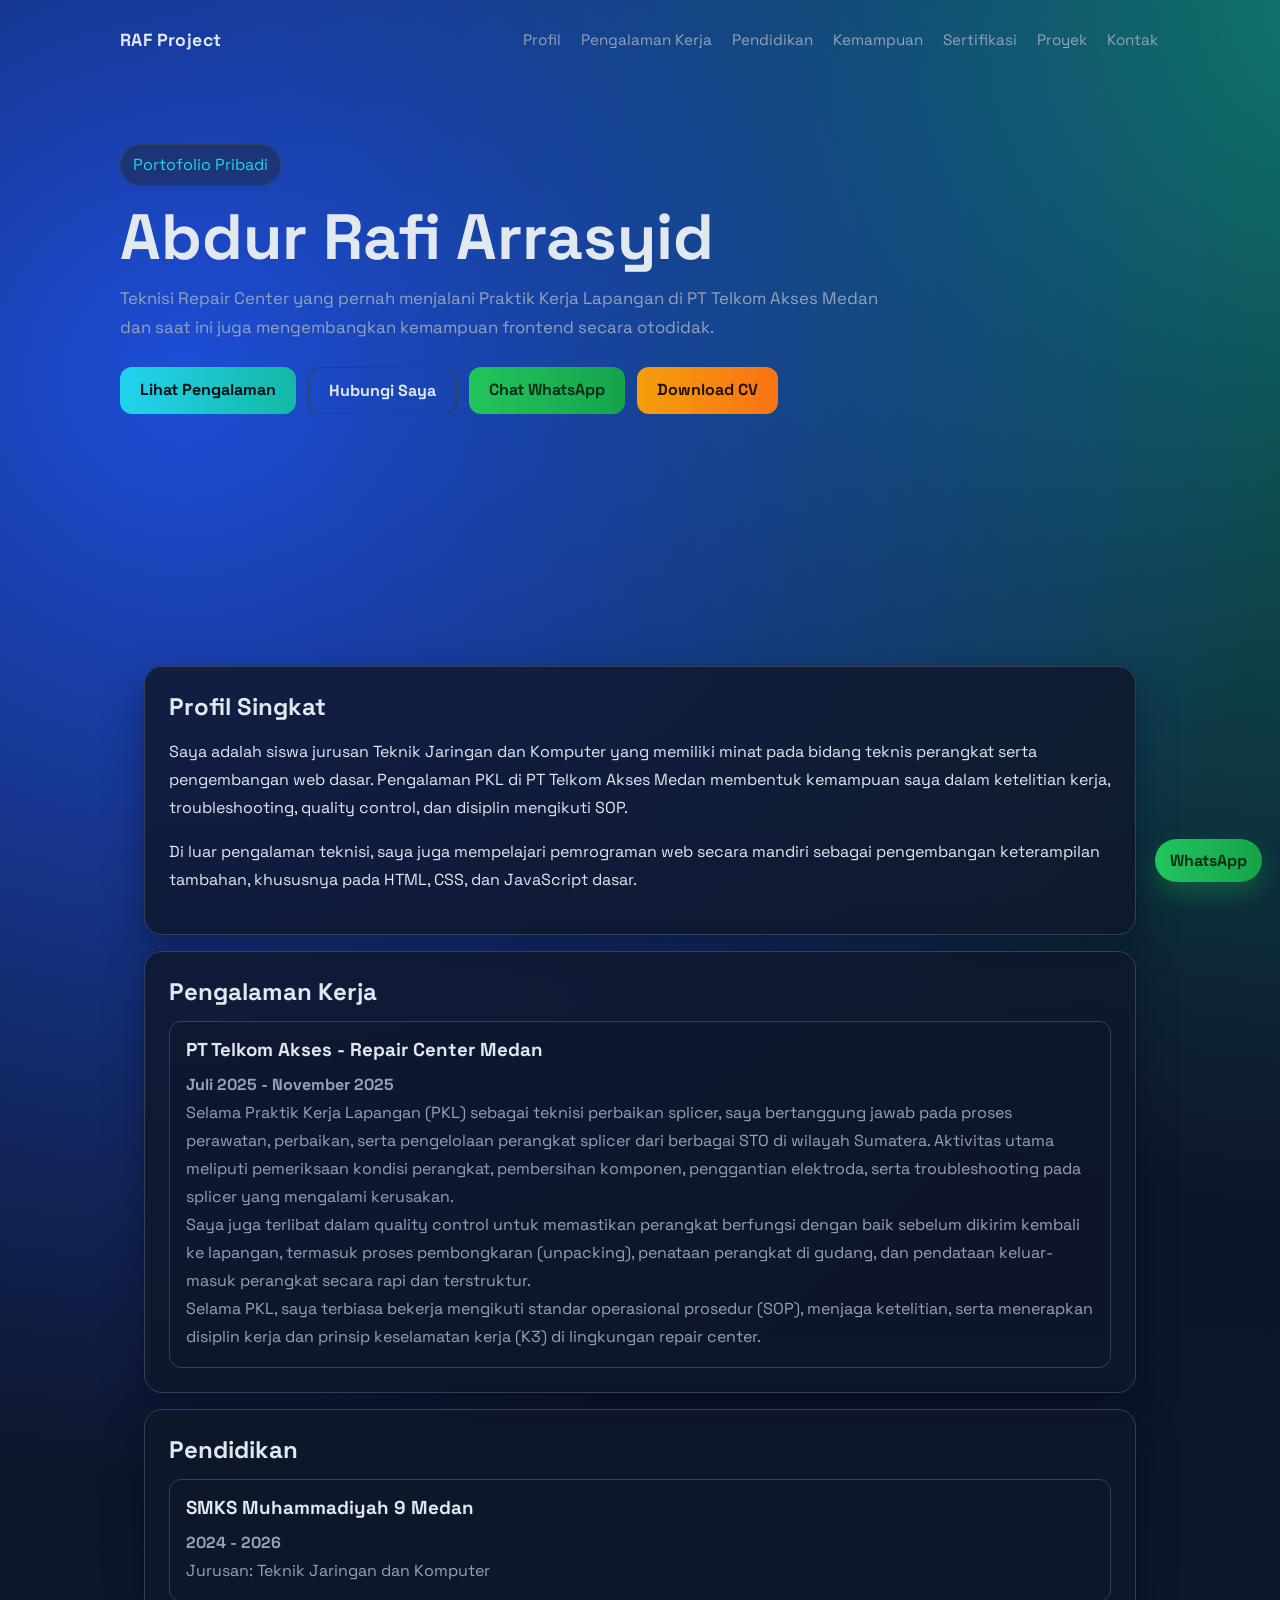
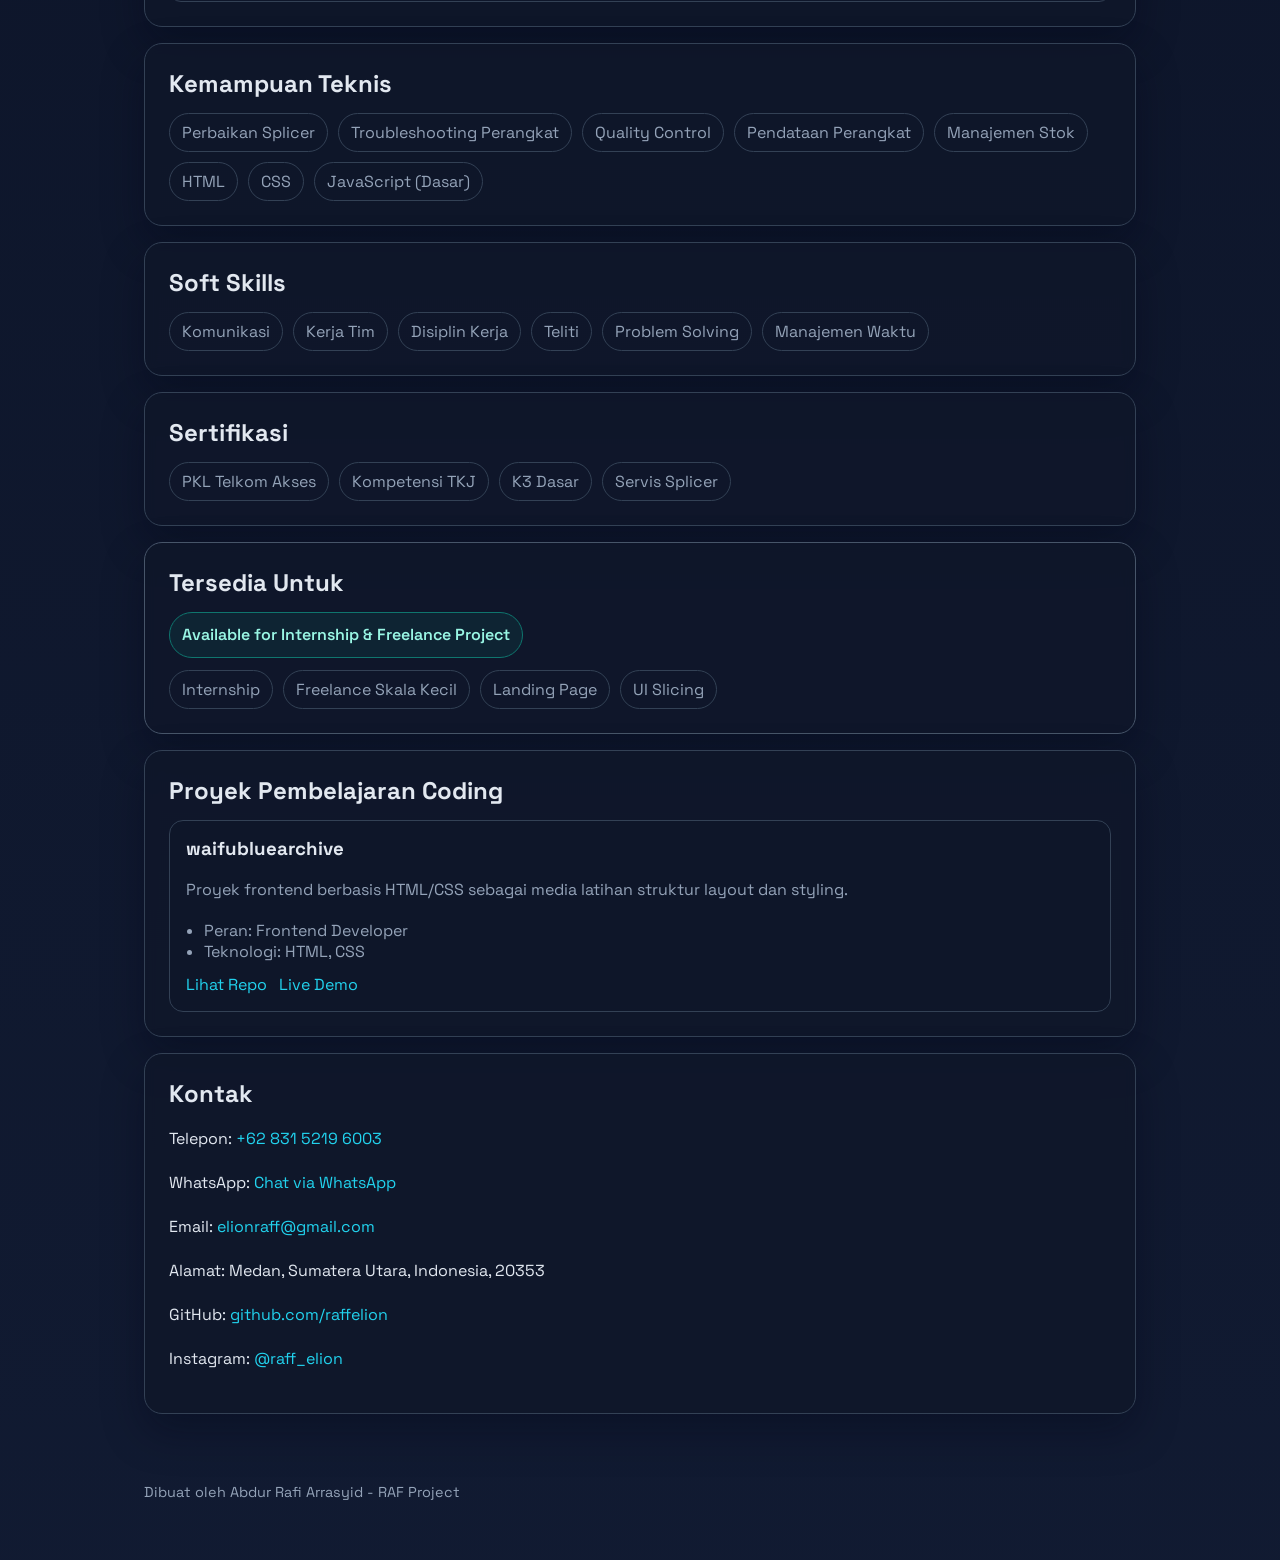
==== index.html @ e119781d "Update contact phone number" ====
﻿<!doctype html>
<html lang="id">
<head>
  <meta charset="utf-8">
  <meta name="viewport" content="width=device-width, initial-scale=1">
  <title>RAF Project - Portofolio Abdur Rafi Arrasyid</title>
  <meta name="description" content="Portofolio Abdur Rafi Arrasyid, Teknisi Repair Center dengan pengalaman PKL di PT Telkom Akses Medan.">
  <link rel="preconnect" href="https://fonts.googleapis.com">
  <link rel="preconnect" href="https://fonts.gstatic.com" crossorigin>
  <link href="https://fonts.googleapis.com/css2?family=Space+Grotesk:wght@400;500;700&display=swap" rel="stylesheet">
  <link rel="stylesheet" href="style.css">
</head>
<body>
  <header class="hero">
    <nav class="nav">
      <div class="brand">RAF Project</div>
      <div class="menu">
        <a href="#tentang">Profil</a>
        <a href="#experience">Pengalaman Kerja</a>
        <a href="#pendidikan">Pendidikan</a>
        <a href="#kemampuan">Kemampuan</a>
        <a href="#sertifikasi">Sertifikasi</a>
        <a href="#projek">Proyek</a>
        <a href="#kontak">Kontak</a>
      </div>
    </nav>

    <section class="hero-content">
      <p class="tag">Portofolio Pribadi</p>
      <h1>Abdur Rafi Arrasyid</h1>
      <p class="subtitle">
        Teknisi Repair Center yang pernah menjalani Praktik Kerja Lapangan di PT Telkom Akses Medan dan saat ini juga mengembangkan kemampuan frontend secara otodidak.
      </p>
      <div class="hero-cta">
        <a class="btn" href="#experience">Lihat Pengalaman</a>
        <a class="btn btn-ghost" href="mailto:elionraff@gmail.com">Hubungi Saya</a>
        <a class="btn btn-whatsapp" href="https://wa.me/6283152196003?text=Halo%20Abdur%2C%20saya%20tertarik%20untuk%20berdiskusi%20lebih%20lanjut." target="_blank" rel="noreferrer">Chat WhatsApp</a>
        <a class="btn btn-cv" href="./CV-Abdur-Rafi-Arrasyid.pdf" download>Download CV</a>
      </div>
    </section>
  </header>

  <main class="container">
    <section id="tentang" class="card">
      <h2>Profil Singkat</h2>
      <p>
        Saya adalah siswa jurusan Teknik Jaringan dan Komputer yang memiliki minat pada bidang teknis perangkat serta pengembangan web dasar.
        Pengalaman PKL di PT Telkom Akses Medan membentuk kemampuan saya dalam ketelitian kerja, troubleshooting, quality control, dan disiplin mengikuti SOP.
      </p>
      <p>
        Di luar pengalaman teknisi, saya juga mempelajari pemrograman web secara mandiri sebagai pengembangan keterampilan tambahan,
        khususnya pada HTML, CSS, dan JavaScript dasar.
      </p>
    </section>

    <section id="experience" class="card">
      <h2>Pengalaman Kerja</h2>
      <div class="timeline">
        <article class="experience-item">
          <h3>PT Telkom Akses - Repair Center Medan</h3>
          <p><strong>Juli 2025 - November 2025</strong></p>
          <div class="exp-details" id="exp-details">
            <p>
              Selama Praktik Kerja Lapangan (PKL) sebagai teknisi perbaikan splicer, saya bertanggung jawab pada proses
              perawatan, perbaikan, serta pengelolaan perangkat splicer dari berbagai STO di wilayah Sumatera.
              Aktivitas utama meliputi pemeriksaan kondisi perangkat, pembersihan komponen, penggantian elektroda,
              serta troubleshooting pada splicer yang mengalami kerusakan.
            </p>
            <p>
              Saya juga terlibat dalam quality control untuk memastikan perangkat berfungsi dengan baik sebelum dikirim kembali ke lapangan,
              termasuk proses pembongkaran (unpacking), penataan perangkat di gudang, dan pendataan keluar-masuk perangkat secara rapi dan terstruktur.
            </p>
            <p>
              Selama PKL, saya terbiasa bekerja mengikuti standar operasional prosedur (SOP), menjaga ketelitian,
              serta menerapkan disiplin kerja dan prinsip keselamatan kerja (K3) di lingkungan repair center.
            </p>
          </div>
          <button class="exp-toggle" type="button" aria-expanded="false" aria-controls="exp-details">Lihat Selengkapnya</button>
        </article>
      </div>
    </section>

    <section id="pendidikan" class="card">
      <h2>Pendidikan</h2>
      <div class="timeline">
        <article>
          <h3>SMKS Muhammadiyah 9 Medan</h3>
          <p><strong>2024 - 2026</strong></p>
          <p>Jurusan: Teknik Jaringan dan Komputer</p>
        </article>
      </div>
    </section>

    <section id="kemampuan" class="card">
      <h2>Kemampuan Teknis</h2>
      <div class="chips">
        <span>Perbaikan Splicer</span>
        <span>Troubleshooting Perangkat</span>
        <span>Quality Control</span>
        <span>Pendataan Perangkat</span>
        <span>Manajemen Stok</span>
        <span>HTML</span>
        <span>CSS</span>
        <span>JavaScript (Dasar)</span>
      </div>
    </section>

    <section id="softskills" class="card">
      <h2>Soft Skills</h2>
      <div class="chips">
        <span>Komunikasi</span>
        <span>Kerja Tim</span>
        <span>Disiplin Kerja</span>
        <span>Teliti</span>
        <span>Problem Solving</span>
        <span>Manajemen Waktu</span>
      </div>
    </section>

    <section id="sertifikasi" class="card">
      <h2>Sertifikasi</h2>
      <div class="chips">
        <span>PKL Telkom Akses</span>
        <span>Kompetensi TKJ</span>
        <span>K3 Dasar</span>
        <span>Servis Splicer</span>
      </div>
    </section>

    <section class="card availability">
      <h2>Tersedia Untuk</h2>
      <p class="status-pill">Available for Internship & Freelance Project</p>
      <div class="chips">
        <span>Internship</span>
        <span>Freelance Skala Kecil</span>
        <span>Landing Page</span>
        <span>UI Slicing</span>
      </div>
    </section>

    <section id="projek" class="card">
      <h2>Proyek Pembelajaran Coding</h2>
      <div class="project-grid">
        <article class="project">
          <h3>waifubluearchive</h3>
          <p>Proyek frontend berbasis HTML/CSS sebagai media latihan struktur layout dan styling.</p>
          <ul>
            <li>Peran: Frontend Developer</li>
            <li>Teknologi: HTML, CSS</li>
          </ul>
          <div class="project-links">
            <a href="https://github.com/raffelion/waifubluearchive" target="_blank" rel="noreferrer">Lihat Repo</a>
            <a href="https://raffelion.github.io/waifubluearchive/" target="_blank" rel="noreferrer">Live Demo</a>
          </div>
        </article>
      </div>
    </section>

    <section id="kontak" class="card">
      <h2>Kontak</h2>
      <p>Telepon: <a href="tel:+6283152196003">+62 831 5219 6003</a></p>
      <p>WhatsApp: <a href="https://wa.me/6283152196003?text=Halo%20Abdur%2C%20saya%20ingin%20menghubungi%20Anda%20terkait%20kerja%20sama." target="_blank" rel="noreferrer">Chat via WhatsApp</a></p>
      <p>Email: <a href="mailto:elionraff@gmail.com">elionraff@gmail.com</a></p>
      <p>Alamat: Medan, Sumatera Utara, Indonesia, 20353</p>
      <p>GitHub: <a href="https://github.com/raffelion" target="_blank" rel="noreferrer">github.com/raffelion</a></p>
      <p>Instagram: <a href="https://instagram.com/raff_elion" target="_blank" rel="noreferrer">@raff_elion</a></p>
    </section>
  </main>

  <footer class="foot">
    <p>Dibuat oleh Abdur Rafi Arrasyid - RAF Project</p>
  </footer>

  <a class="wa-float" href="https://wa.me/6283152196003?text=Halo%20Abdur%2C%20saya%20tertarik%20untuk%20berdiskusi%20lebih%20lanjut." target="_blank" rel="noreferrer" aria-label="Hubungi via WhatsApp">WhatsApp</a>

  <script>
    document.documentElement.classList.add("js");

    const cleanUrl = () => {
      history.replaceState(null, "", window.location.pathname + window.location.search);
    };

    document.querySelectorAll('a[href^="#"]:not([href="#"])').forEach((link) => {
      link.addEventListener("click", (event) => {
        const target = document.querySelector(link.getAttribute("href"));
        if (!target) return;

        event.preventDefault();
        target.scrollIntoView({ behavior: "smooth", block: "start" });
        cleanUrl();
      });
    });

    const revealElements = document.querySelectorAll(".card, .project, .timeline article");
    revealElements.forEach((el) => el.classList.add("reveal"));

    const revealObserver = new IntersectionObserver(
      (entries) => {
        entries.forEach((entry) => {
          if (entry.isIntersecting) {
            entry.target.classList.add("is-visible");
            revealObserver.unobserve(entry.target);
          }
        });
      },
      { threshold: 0.14 }
    );

    revealElements.forEach((el) => revealObserver.observe(el));

    const expToggle = document.querySelector(".exp-toggle");
    if (expToggle) {
      expToggle.addEventListener("click", () => {
        const item = expToggle.closest(".experience-item");
        if (!item) return;

        const expanded = item.classList.toggle("is-expanded");
        expToggle.textContent = expanded ? "Tampilkan Ringkasan" : "Lihat Selengkapnya";
        expToggle.setAttribute("aria-expanded", String(expanded));
      });
    }

    window.addEventListener("load", () => {
      if (window.location.hash) {
        window.scrollTo({ top: 0, left: 0, behavior: "auto" });
        cleanUrl();
      }
    });
  </script>
</body>
</html>
---- style.css ----
﻿:root {
  --bg-1: #0b1225;
  --bg-2: #121c34;
  --card: rgba(15, 23, 42, 0.8);
  --text: #e2e8f0;
  --muted: #94a3b8;
  --accent: #22d3ee;
  --accent-2: #14b8a6;
  --line: #334155;
  --shadow: 0 18px 40px rgba(2, 6, 23, 0.35);
}

* {
  box-sizing: border-box;
}

html {
  scroll-behavior: smooth;
}

body {
  margin: 0;
  font-family: "Space Grotesk", sans-serif;
  color: var(--text);
  background: radial-gradient(circle at 12% 10%, #1d4ed8 0%, transparent 30%),
              radial-gradient(circle at 88% 0%, #0f766e 0%, transparent 30%),
              linear-gradient(180deg, var(--bg-1), var(--bg-2));
  background-size: 120% 120%;
  animation: bgShift 16s ease-in-out infinite alternate;
}

@keyframes bgShift {
  from { background-position: 0% 0%; }
  to { background-position: 100% 100%; }
}

.hero {
  min-height: 74vh;
  padding: 24px;
}

.nav {
  max-width: 1040px;
  margin: 0 auto;
  display: flex;
  justify-content: space-between;
  align-items: center;
}

.brand {
  font-weight: 700;
  letter-spacing: 0.4px;
  font-size: 1.1rem;
}

.menu {
  display: flex;
  gap: 16px;
}

.menu a {
  color: var(--muted);
  text-decoration: none;
  font-size: 0.95rem;
  padding: 6px 2px;
  border-bottom: 1px solid transparent;
  transition: color 0.25s ease, border-color 0.25s ease;
}

.menu a:hover {
  color: var(--text);
  border-color: var(--accent);
}

.hero-content {
  max-width: 1040px;
  margin: 88px auto 0;
}

.tag {
  display: inline-block;
  margin: 0;
  padding: 6px 12px;
  border: 1px solid var(--line);
  border-radius: 999px;
  color: var(--accent);
  background: rgba(30, 41, 59, 0.5);
}

h1 {
  margin: 18px 0 12px;
  font-size: clamp(2rem, 5vw, 4rem);
  line-height: 1.06;
}

.subtitle {
  margin: 0;
  max-width: 760px;
  color: var(--muted);
  font-size: 1.05rem;
}

.hero-cta {
  display: flex;
  flex-wrap: wrap;
  gap: 12px;
  margin-top: 24px;
}

.btn {
  display: inline-block;
  padding: 12px 20px;
  border-radius: 12px;
  text-decoration: none;
  color: #001018;
  background: linear-gradient(90deg, var(--accent), var(--accent-2));
  font-weight: 700;
  transition: transform 0.25s ease, box-shadow 0.25s ease;
}

.btn:hover {
  transform: translateY(-2px);
  box-shadow: 0 10px 20px rgba(20, 184, 166, 0.25);
}

.btn-ghost {
  color: var(--text);
  background: transparent;
  border: 1px solid var(--line);
}

.btn-ghost:hover {
  box-shadow: none;
  border-color: var(--accent);
}

.btn-whatsapp {
  background: linear-gradient(90deg, #22c55e, #16a34a);
  color: #052e16;
}

.btn-whatsapp:hover {
  box-shadow: 0 10px 20px rgba(34, 197, 94, 0.28);
}

.btn-cv {
  background: linear-gradient(90deg, #f59e0b, #f97316);
  color: #1f1300;
}

.btn-cv:hover {
  box-shadow: 0 10px 20px rgba(249, 115, 22, 0.3);
}

.container {
  max-width: 1040px;
  margin: 0 auto;
  padding: 0 24px 52px;
  display: grid;
  gap: 16px;
}

.card {
  background: var(--card);
  border: 1px solid var(--line);
  border-radius: 18px;
  padding: 24px;
  backdrop-filter: blur(6px);
  box-shadow: var(--shadow);
}

h2 {
  margin: 0 0 14px;
}

h3 {
  margin: 0 0 10px;
}

p {
  line-height: 1.75;
}

.chips {
  display: flex;
  flex-wrap: wrap;
  gap: 10px;
}

.chips span {
  border: 1px solid var(--line);
  color: var(--muted);
  padding: 8px 12px;
  border-radius: 999px;
  transition: transform 0.2s ease, border-color 0.2s ease, color 0.2s ease;
}

.chips span:hover {
  transform: translateY(-2px);
  border-color: var(--accent);
  color: var(--text);
}

.timeline {
  display: grid;
  gap: 12px;
}

.timeline article {
  border: 1px solid var(--line);
  border-radius: 12px;
  padding: 16px;
  background: rgba(15, 23, 42, 0.55);
}

.timeline p {
  margin: 0;
  color: var(--muted);
}

.exp-toggle {
  display: none;
  margin-top: 12px;
  border: 1px solid var(--line);
  background: rgba(30, 41, 59, 0.55);
  color: var(--text);
  border-radius: 10px;
  padding: 10px 12px;
  font-family: inherit;
  font-size: 0.9rem;
  cursor: pointer;
}

.exp-toggle:hover {
  border-color: var(--accent);
}

.project-grid {
  display: grid;
  gap: 14px;
  grid-template-columns: repeat(auto-fit, minmax(280px, 1fr));
}

.project {
  border: 1px solid var(--line);
  border-radius: 14px;
  padding: 16px;
  background: rgba(15, 23, 42, 0.5);
  transition: transform 0.25s ease, border-color 0.25s ease;
}

.project:hover {
  transform: translateY(-4px);
  border-color: var(--accent);
}

.project p,
.project li {
  color: var(--muted);
}

.project ul {
  margin: 0 0 12px;
  padding-left: 18px;
}

.project-links {
  display: flex;
  gap: 12px;
  flex-wrap: wrap;
}

.project a,
.card a {
  color: var(--accent);
  text-decoration: none;
}

.project a:hover,
.card a:hover {
  text-decoration: underline;
}

.availability {
  border-color: #475569;
}

.status-pill {
  display: inline-block;
  margin: 0 0 12px;
  padding: 8px 12px;
  border-radius: 999px;
  border: 1px solid #0f766e;
  background: rgba(15, 118, 110, 0.15);
  color: #99f6e4;
  font-weight: 600;
}

.foot {
  max-width: 1040px;
  margin: 0 auto;
  padding: 0 24px 40px;
  color: var(--muted);
  font-size: 0.9rem;
}

.hero-content > * {
  opacity: 0;
  transform: translateY(18px);
  animation: heroEnter 0.8s ease forwards;
}

.hero-content > *:nth-child(1) { animation-delay: 0.05s; }
.hero-content > *:nth-child(2) { animation-delay: 0.15s; }
.hero-content > *:nth-child(3) { animation-delay: 0.25s; }
.hero-content > *:nth-child(4) { animation-delay: 0.35s; }

@keyframes heroEnter {
  to {
    opacity: 1;
    transform: translateY(0);
  }
}

.js .reveal {
  opacity: 0;
  transform: translateY(22px);
  transition: opacity 0.65s ease, transform 0.65s ease;
}

.js .reveal.is-visible {
  opacity: 1;
  transform: translateY(0);
}

.wa-float {
  position: fixed;
  right: 18px;
  bottom: 18px;
  z-index: 40;
  padding: 11px 15px;
  border-radius: 999px;
  text-decoration: none;
  font-weight: 700;
  color: #052e16;
  background: linear-gradient(90deg, #22c55e, #16a34a);
  box-shadow: 0 12px 24px rgba(22, 163, 74, 0.35);
  transition: transform 0.2s ease, box-shadow 0.2s ease;
}

.wa-float:hover {
  transform: translateY(-2px);
  box-shadow: 0 16px 26px rgba(22, 163, 74, 0.4);
}

@media (max-width: 900px) {
  .menu {
    gap: 12px;
  }

  .menu a {
    font-size: 0.9rem;
  }

  .container,
  .hero,
  .foot {
    padding-left: 18px;
    padding-right: 18px;
  }
}

@media (max-width: 760px) {
  .nav {
    flex-direction: column;
    align-items: flex-start;
    gap: 12px;
  }

  .menu {
    width: 100%;
    overflow-x: auto;
    flex-wrap: nowrap;
    padding-bottom: 4px;
  }

  .menu a {
    white-space: nowrap;
  }

  .hero-content {
    margin-top: 52px;
  }

  .card {
    padding: 18px;
    border-radius: 14px;
  }

  .project-grid {
    grid-template-columns: 1fr;
  }

  .exp-details {
    position: relative;
    max-height: 240px;
    overflow: hidden;
    transition: max-height 0.35s ease;
    padding-bottom: 2px;
  }

  .exp-details::after {
    content: "";
    position: absolute;
    left: 0;
    right: 0;
    bottom: 0;
    height: 68px;
    background: linear-gradient(180deg, rgba(15, 23, 42, 0), rgba(15, 23, 42, 0.96));
    pointer-events: none;
    transition: opacity 0.25s ease;
  }

  .experience-item.is-expanded .exp-details {
    max-height: 1600px;
  }

  .experience-item.is-expanded .exp-details::after {
    opacity: 0;
  }

  .exp-toggle {
    display: inline-block;
  }
}

@media (max-width: 420px) {
  .subtitle {
    font-size: 0.98rem;
  }

  .btn {
    width: 100%;
    text-align: center;
  }

  .wa-float {
    right: 12px;
    bottom: 12px;
    padding: 10px 12px;
    font-size: 0.9rem;
  }
}

@media (prefers-reduced-motion: reduce) {
  * {
    animation: none !important;
    transition: none !important;
  }
}
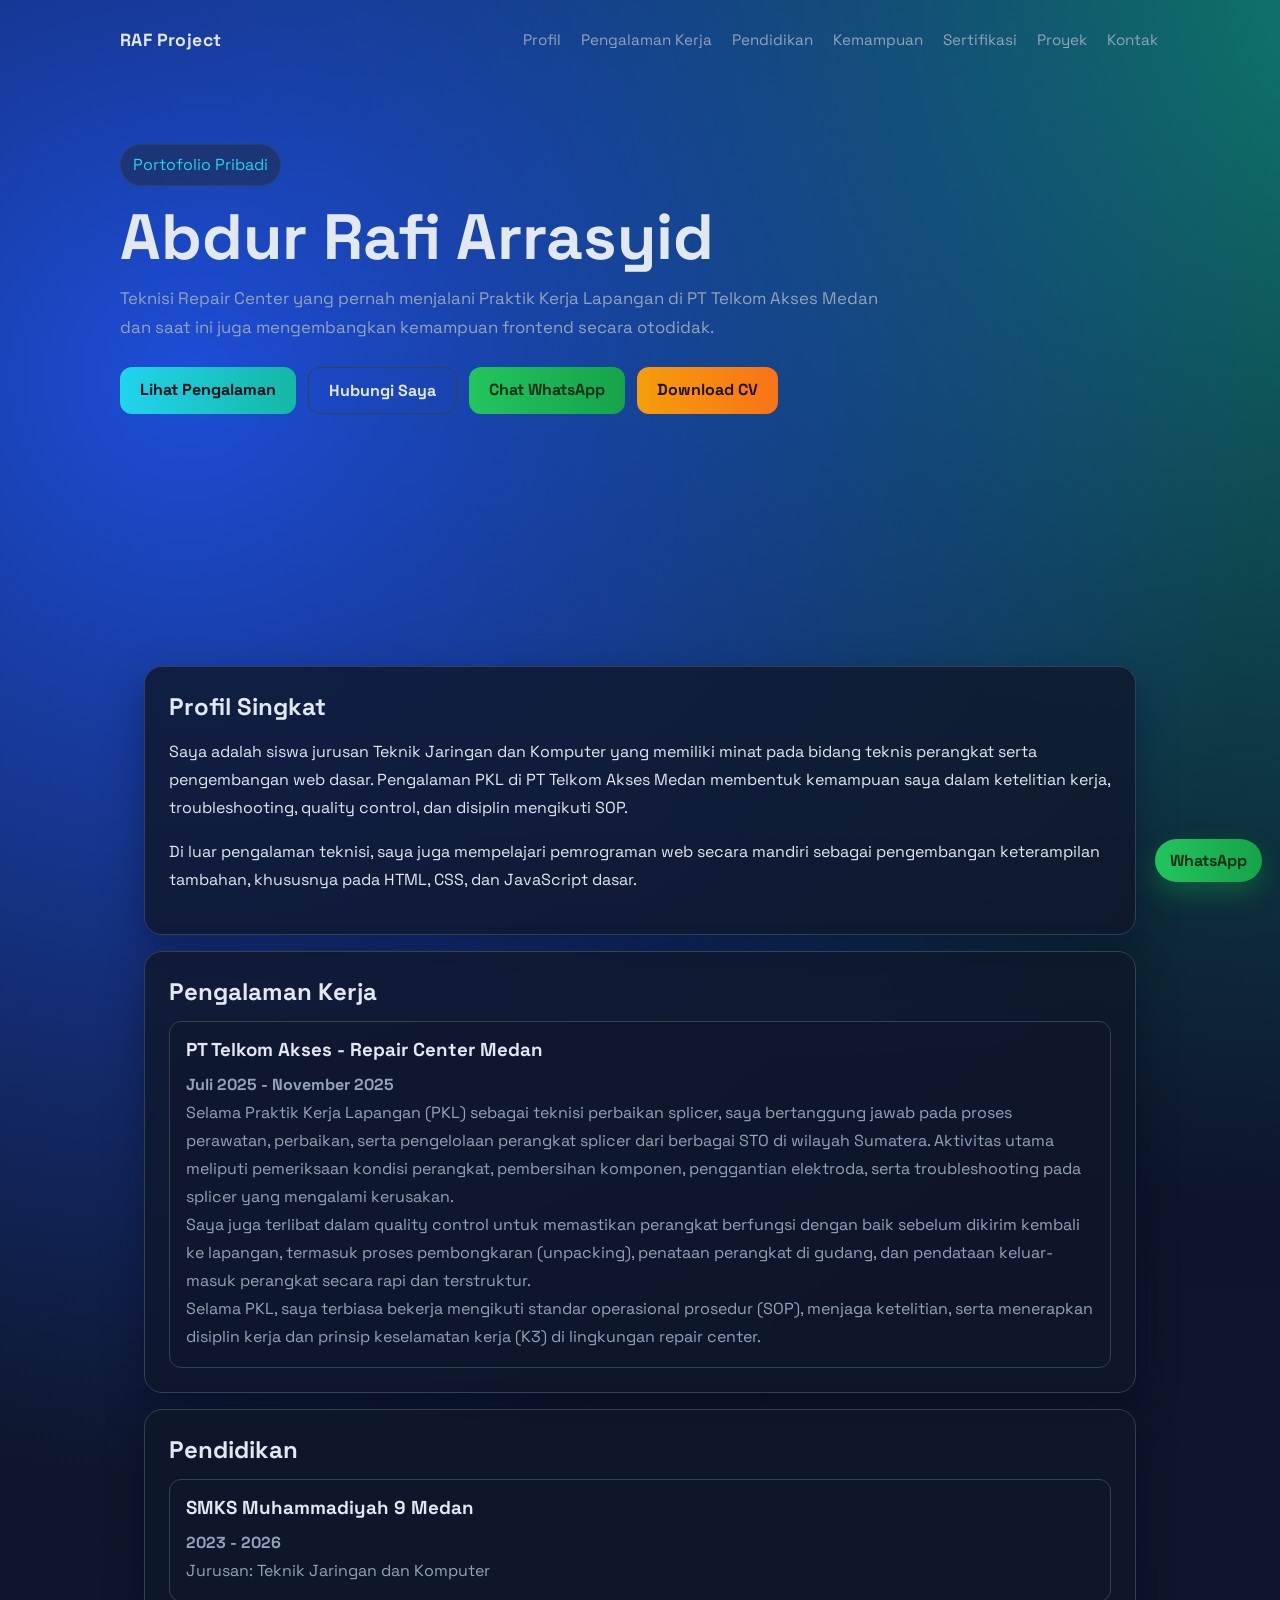
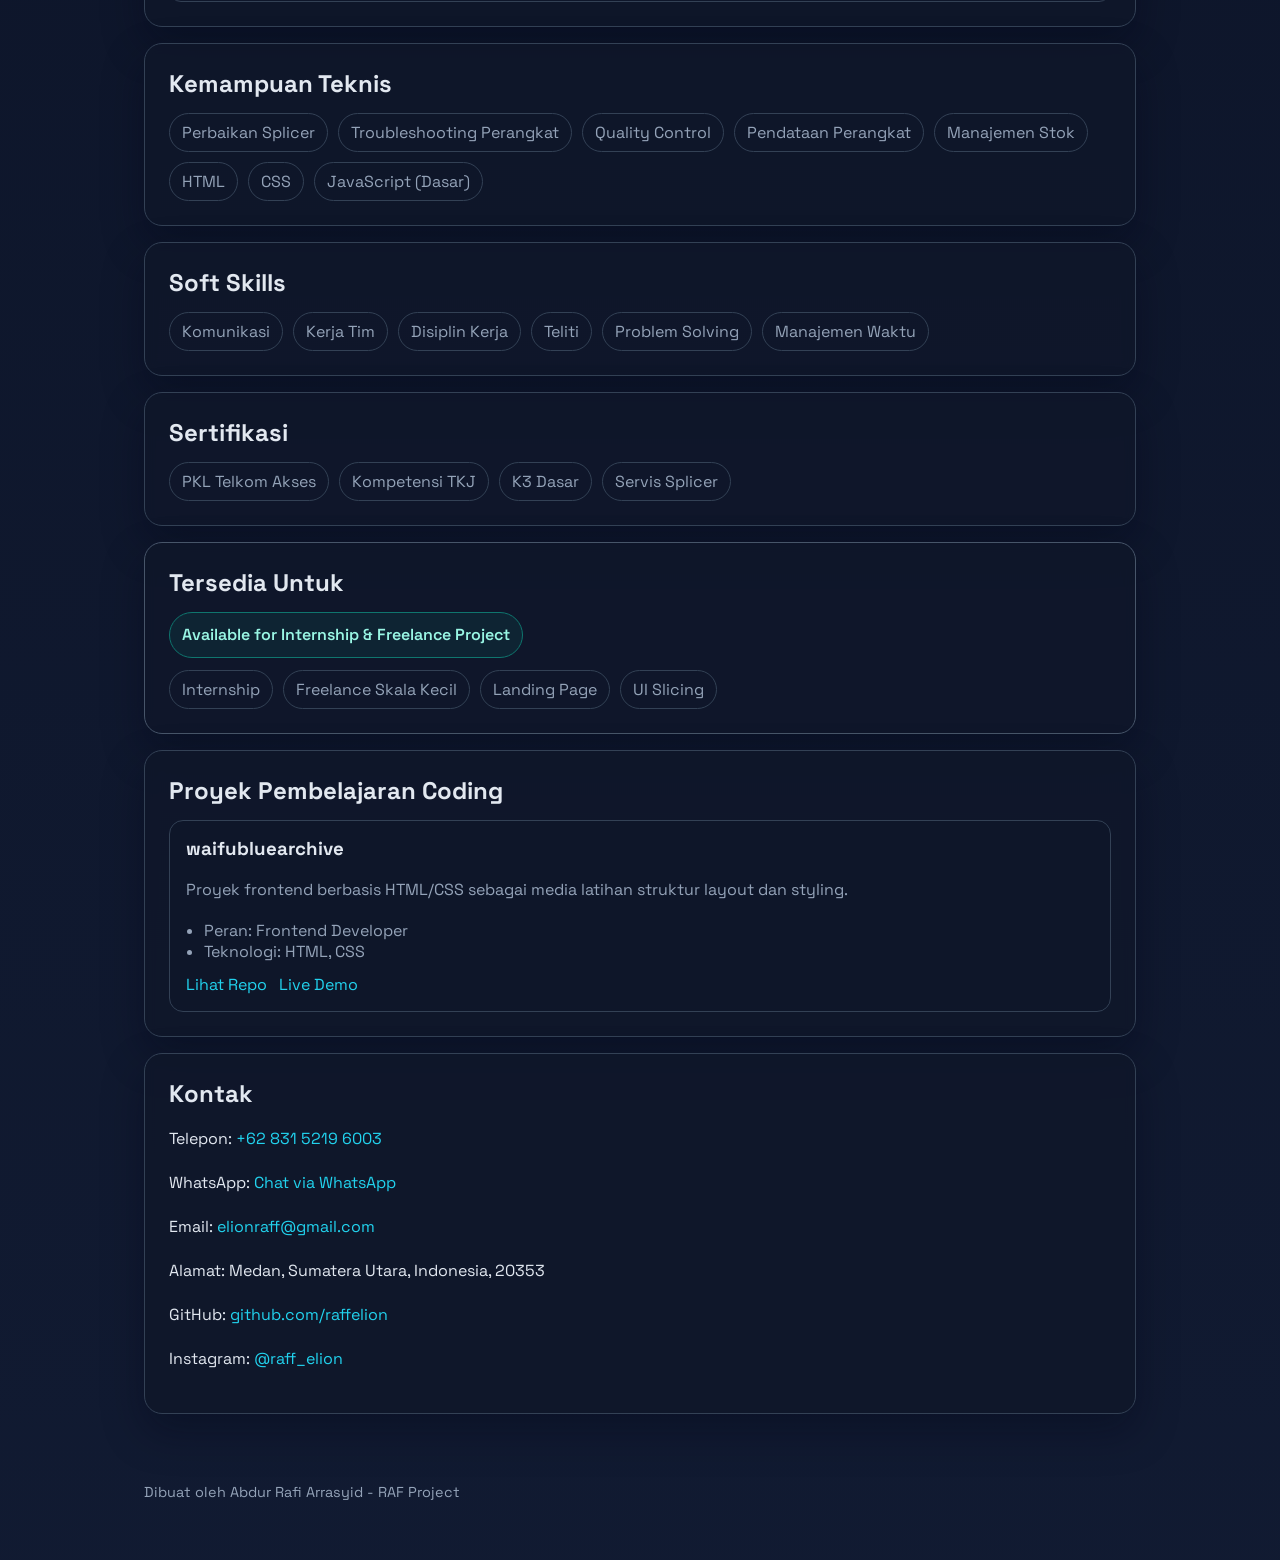
==== commit d67a057a: "Update portfolio content" ====
--- a/index.html
+++ b/index.html
@@ -9,6 +9,16 @@
   <link rel="preconnect" href="https://fonts.gstatic.com" crossorigin>
   <link href="https://fonts.googleapis.com/css2?family=Space+Grotesk:wght@400;500;700&display=swap" rel="stylesheet">
   <link rel="stylesheet" href="style.css">
+  <meta property="og:type" content="website">
+  <meta property="og:title" content="RAF Project - Portofolio Abdur Rafi Arrasyid">
+  <meta property="og:description" content="Portofolio Abdur Rafi Arrasyid, Teknisi Repair Center dan pembelajar frontend otodidak.">
+  <meta property="og:url" content="https://rafproject.biz.id">
+  <meta property="og:image" content="https://rafproject.biz.id/og-cover.jpg">
+
+  <meta name="twitter:card" content="summary_large_image">
+  <meta name="twitter:title" content="RAF Project - Portofolio Abdur Rafi Arrasyid">
+  <meta name="twitter:description" content="Portofolio Abdur Rafi Arrasyid, Teknisi Repair Center dan pembelajar frontend otodidak.">
+  <meta name="twitter:image" content="https://rafproject.biz.id/og-cover.jpg">
 </head>
 <body>
   <header class="hero">
@@ -85,7 +95,7 @@
       <div class="timeline">
         <article>
           <h3>SMKS Muhammadiyah 9 Medan</h3>
-          <p><strong>2024 - 2026</strong></p>
+          <p><strong>2023 - 2026</strong></p>
           <p>Jurusan: Teknik Jaringan dan Komputer</p>
         </article>
       </div>
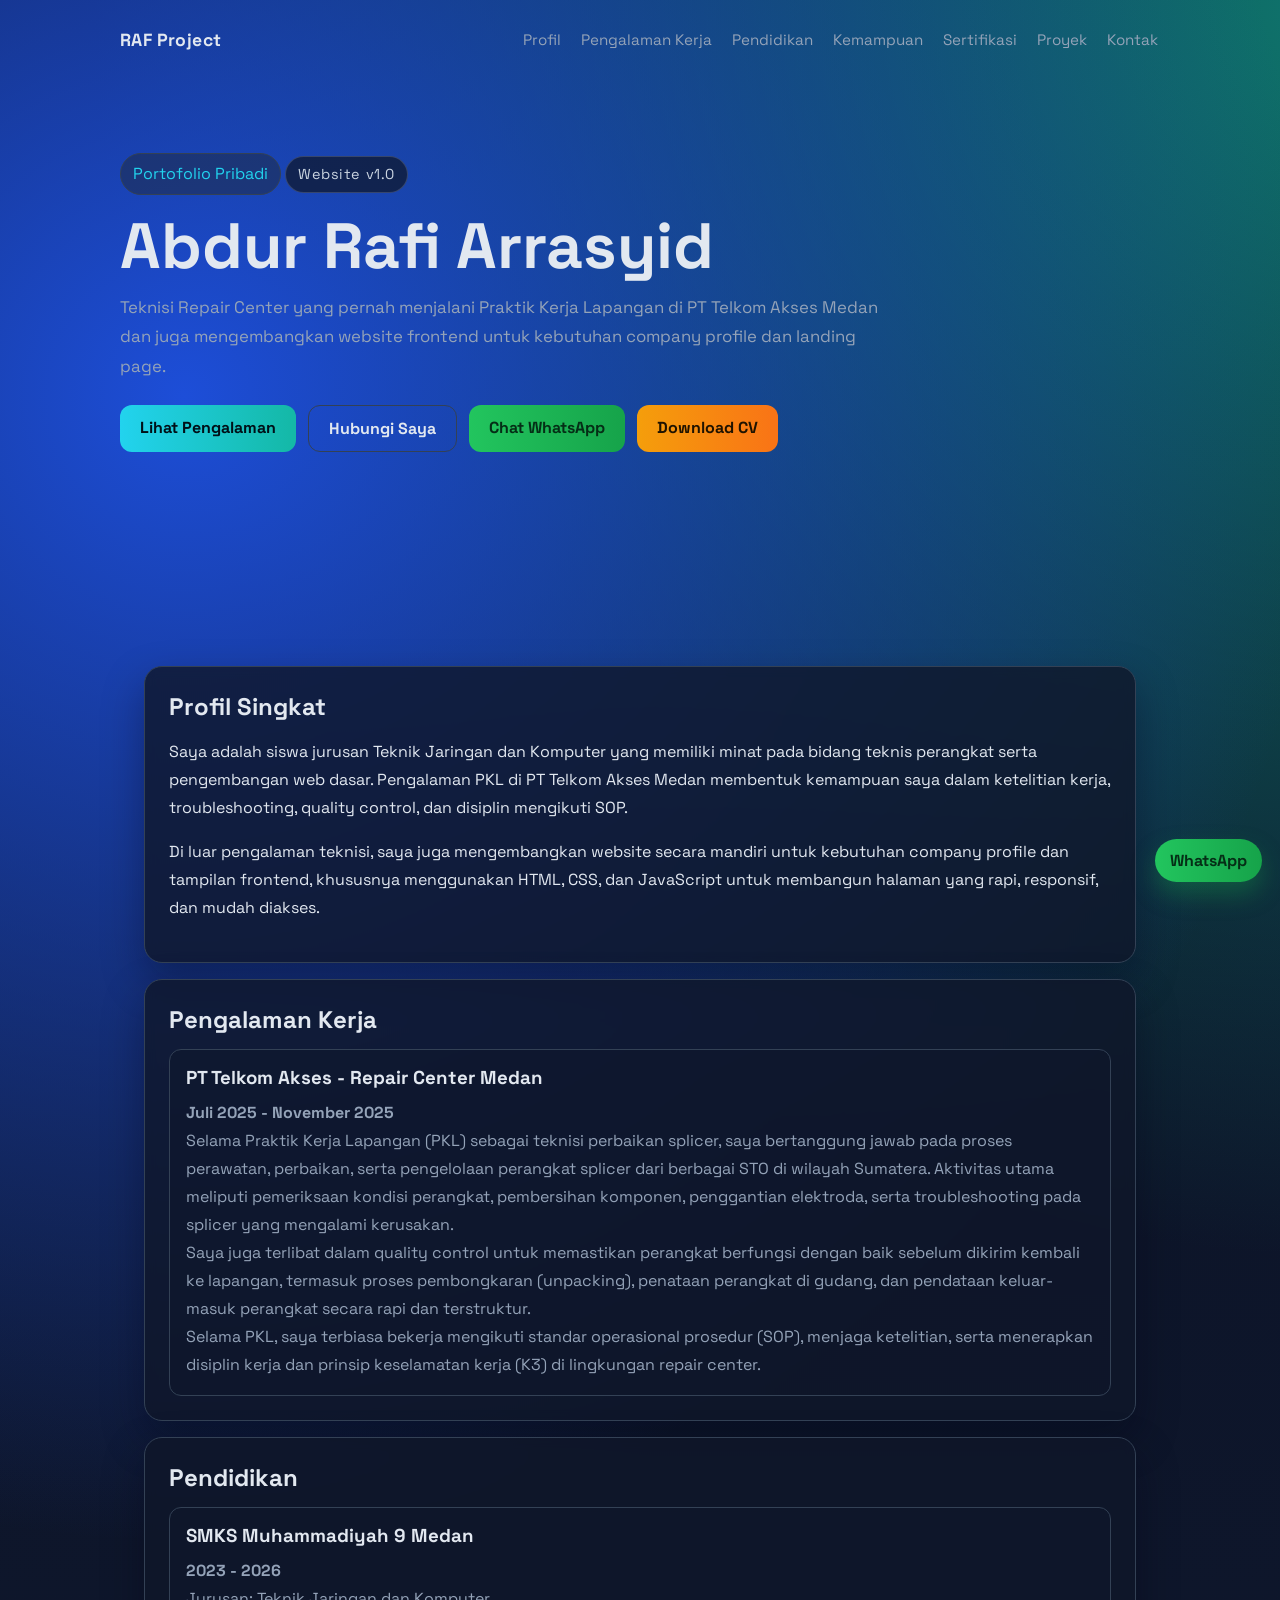
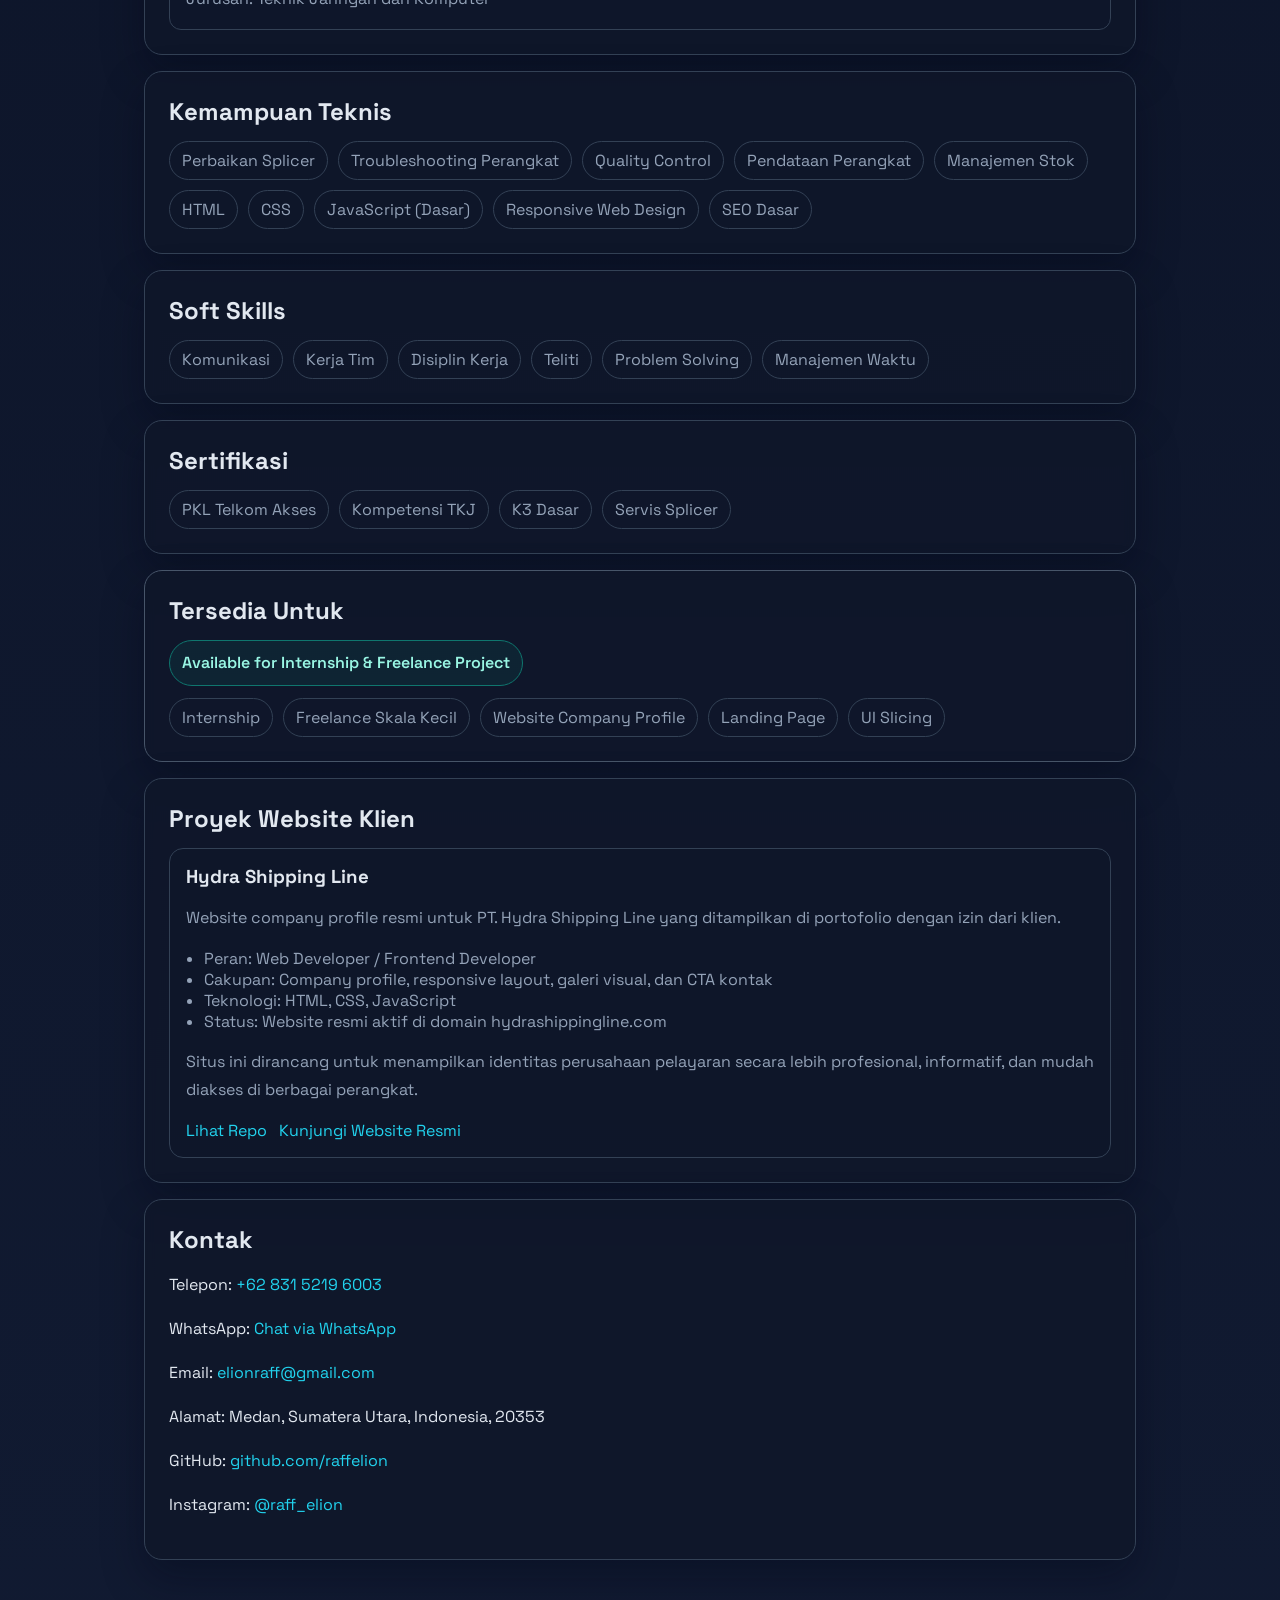
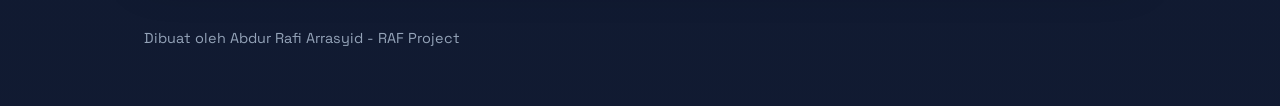
==== commit 9d725228: "Update portfolio project section for Hydra client site" ====
--- a/index.html
+++ b/index.html
@@ -37,9 +37,10 @@
 
     <section class="hero-content">
       <p class="tag">Portofolio Pribadi</p>
+      <p class="version-note">Website v1.0</p>
       <h1>Abdur Rafi Arrasyid</h1>
       <p class="subtitle">
-        Teknisi Repair Center yang pernah menjalani Praktik Kerja Lapangan di PT Telkom Akses Medan dan saat ini juga mengembangkan kemampuan frontend secara otodidak.
+        Teknisi Repair Center yang pernah menjalani Praktik Kerja Lapangan di PT Telkom Akses Medan dan juga mengembangkan website frontend untuk kebutuhan company profile dan landing page.
       </p>
       <div class="hero-cta">
         <a class="btn" href="#experience">Lihat Pengalaman</a>
@@ -58,8 +59,8 @@
         Pengalaman PKL di PT Telkom Akses Medan membentuk kemampuan saya dalam ketelitian kerja, troubleshooting, quality control, dan disiplin mengikuti SOP.
       </p>
       <p>
-        Di luar pengalaman teknisi, saya juga mempelajari pemrograman web secara mandiri sebagai pengembangan keterampilan tambahan,
-        khususnya pada HTML, CSS, dan JavaScript dasar.
+        Di luar pengalaman teknisi, saya juga mengembangkan website secara mandiri untuk kebutuhan company profile dan tampilan frontend,
+        khususnya menggunakan HTML, CSS, dan JavaScript untuk membangun halaman yang rapi, responsif, dan mudah diakses.
       </p>
     </section>
 
@@ -112,6 +113,8 @@
         <span>HTML</span>
         <span>CSS</span>
         <span>JavaScript (Dasar)</span>
+        <span>Responsive Web Design</span>
+        <span>SEO Dasar</span>
       </div>
     </section>
 
@@ -143,24 +146,28 @@
       <div class="chips">
         <span>Internship</span>
         <span>Freelance Skala Kecil</span>
+        <span>Website Company Profile</span>
         <span>Landing Page</span>
         <span>UI Slicing</span>
       </div>
     </section>
 
     <section id="projek" class="card">
-      <h2>Proyek Pembelajaran Coding</h2>
+      <h2>Proyek Website Klien</h2>
       <div class="project-grid">
         <article class="project">
-          <h3>waifubluearchive</h3>
-          <p>Proyek frontend berbasis HTML/CSS sebagai media latihan struktur layout dan styling.</p>
+          <h3>Hydra Shipping Line</h3>
+          <p>Website company profile resmi untuk PT. Hydra Shipping Line yang ditampilkan di portofolio dengan izin dari klien.</p>
           <ul>
-            <li>Peran: Frontend Developer</li>
-            <li>Teknologi: HTML, CSS</li>
+            <li>Peran: Web Developer / Frontend Developer</li>
+            <li>Cakupan: Company profile, responsive layout, galeri visual, dan CTA kontak</li>
+            <li>Teknologi: HTML, CSS, JavaScript</li>
+            <li>Status: Website resmi aktif di domain hydrashippingline.com</li>
           </ul>
+          <p>Situs ini dirancang untuk menampilkan identitas perusahaan pelayaran secara lebih profesional, informatif, dan mudah diakses di berbagai perangkat.</p>
           <div class="project-links">
-            <a href="https://github.com/raffelion/waifubluearchive" target="_blank" rel="noreferrer">Lihat Repo</a>
-            <a href="https://raffelion.github.io/waifubluearchive/" target="_blank" rel="noreferrer">Live Demo</a>
+            <a href="https://github.com/raffelion/hsl-web" target="_blank" rel="noreferrer">Lihat Repo</a>
+            <a href="https://hydrashippingline.com" target="_blank" rel="noreferrer">Kunjungi Website Resmi</a>
           </div>
         </article>
       </div>
--- a/style.css
+++ b/style.css
@@ -85,6 +85,18 @@
   border-radius: 999px;
   color: var(--accent);
   background: rgba(30, 41, 59, 0.5);
+}
+
+.version-note {
+  display: inline-block;
+  margin: 12px 0 0;
+  padding: 5px 12px;
+  border-radius: 999px;
+  border: 1px solid rgba(226, 232, 240, 0.18);
+  background: rgba(15, 23, 42, 0.72);
+  color: #cbd5e1;
+  font-size: 0.9rem;
+  letter-spacing: 0.04em;
 }
 
 h1 {
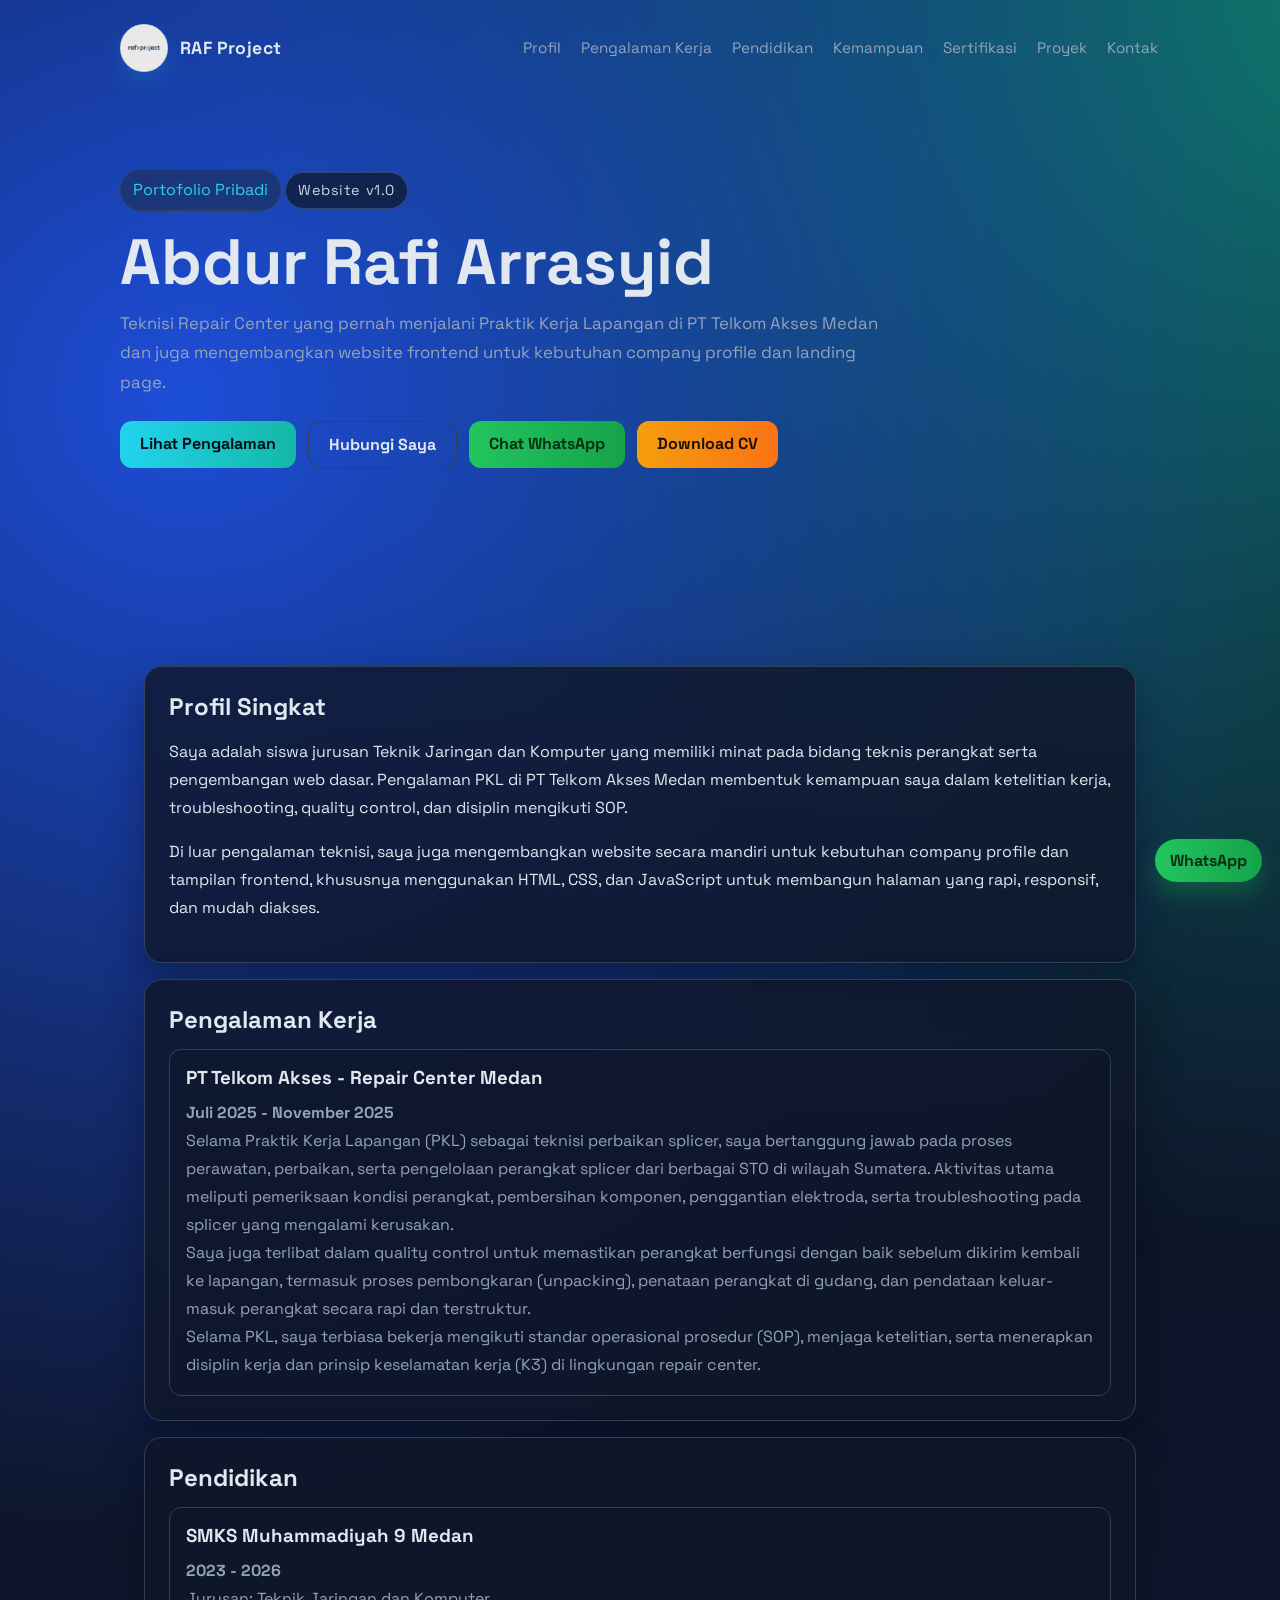
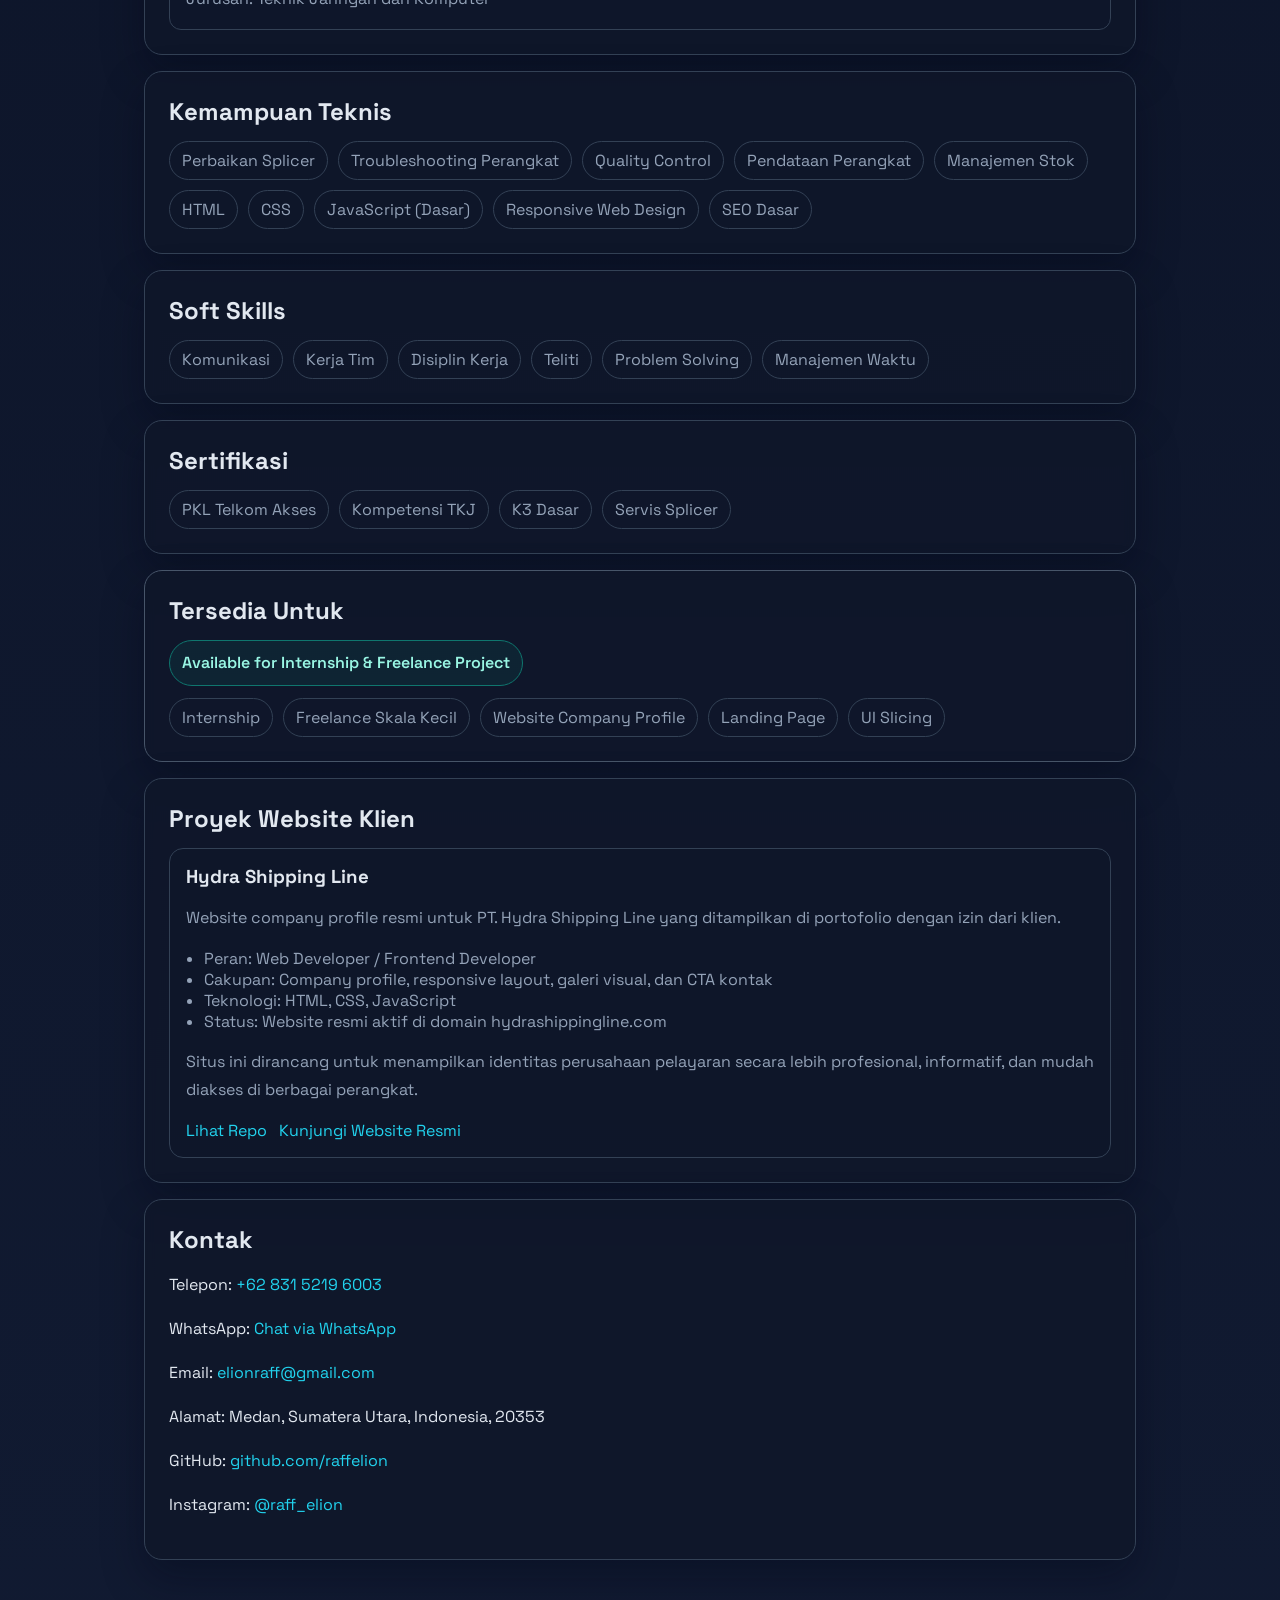
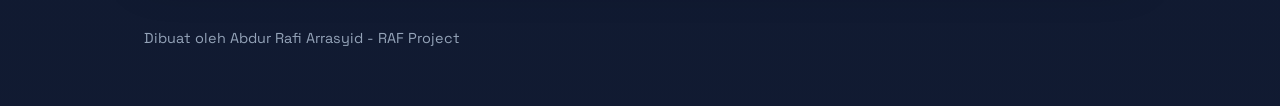
==== commit 69625fb6: "Add RAF logo to portfolio header" ====
--- a/index.html
+++ b/index.html
@@ -23,7 +23,10 @@
 <body>
   <header class="hero">
     <nav class="nav">
-      <div class="brand">RAF Project</div>
+      <div class="brand">
+        <img class="brand-logo" src="./raf-circle-logo.png" alt="Logo RAF Project">
+        <span>RAF Project</span>
+      </div>
       <div class="menu">
         <a href="#tentang">Profil</a>
         <a href="#experience">Pengalaman Kerja</a>
--- a/style.css
+++ b/style.css
@@ -48,9 +48,22 @@
 }
 
 .brand {
+  display: flex;
+  align-items: center;
+  gap: 12px;
   font-weight: 700;
   letter-spacing: 0.4px;
   font-size: 1.1rem;
+}
+
+.brand-logo {
+  width: 48px;
+  height: 48px;
+  border-radius: 50%;
+  object-fit: cover;
+  border: 1px solid rgba(148, 163, 184, 0.34);
+  background: rgba(255, 255, 255, 0.92);
+  box-shadow: 0 10px 24px rgba(34, 211, 238, 0.16);
 }
 
 .menu {
@@ -326,6 +339,7 @@
 .hero-content > *:nth-child(2) { animation-delay: 0.15s; }
 .hero-content > *:nth-child(3) { animation-delay: 0.25s; }
 .hero-content > *:nth-child(4) { animation-delay: 0.35s; }
+.hero-content > *:nth-child(5) { animation-delay: 0.45s; }
 
 @keyframes heroEnter {
   to {
@@ -389,6 +403,11 @@
     gap: 12px;
   }
 
+  .brand-logo {
+    width: 42px;
+    height: 42px;
+  }
+
   .menu {
     width: 100%;
     overflow-x: auto;
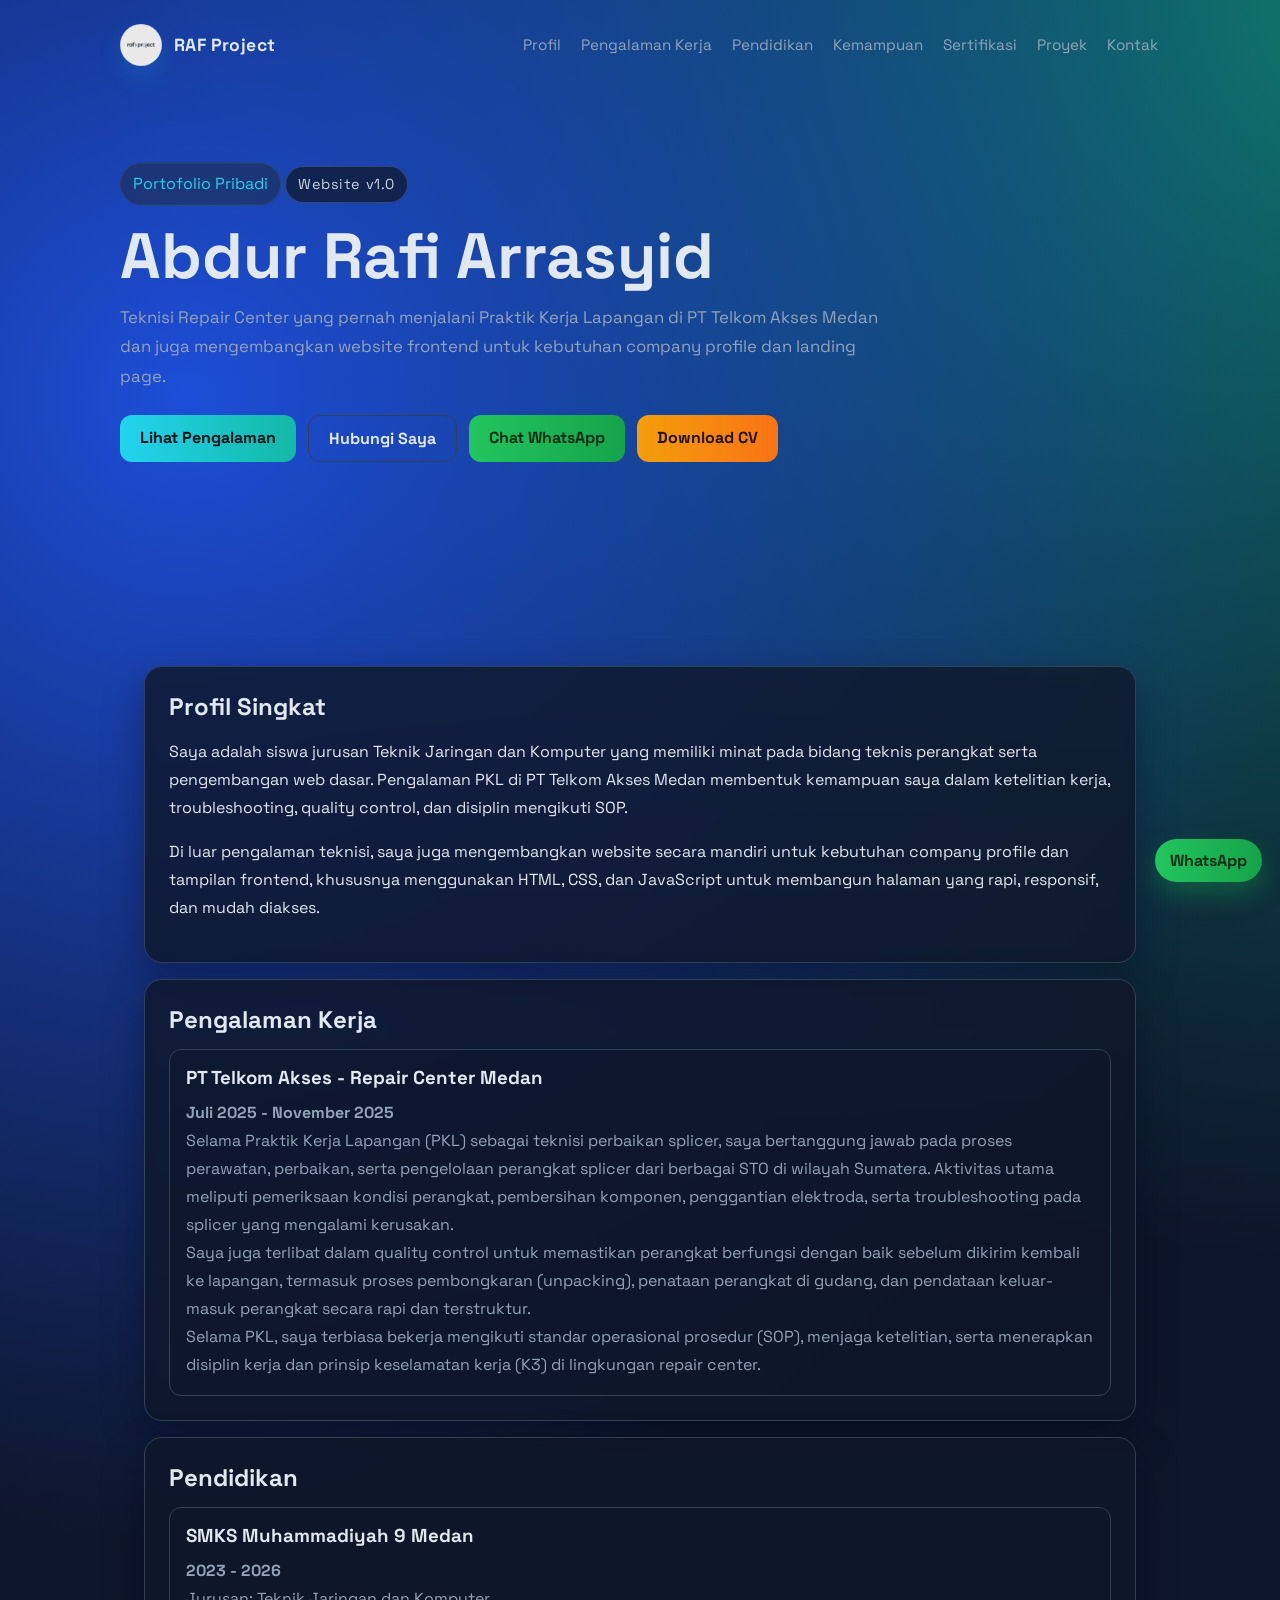
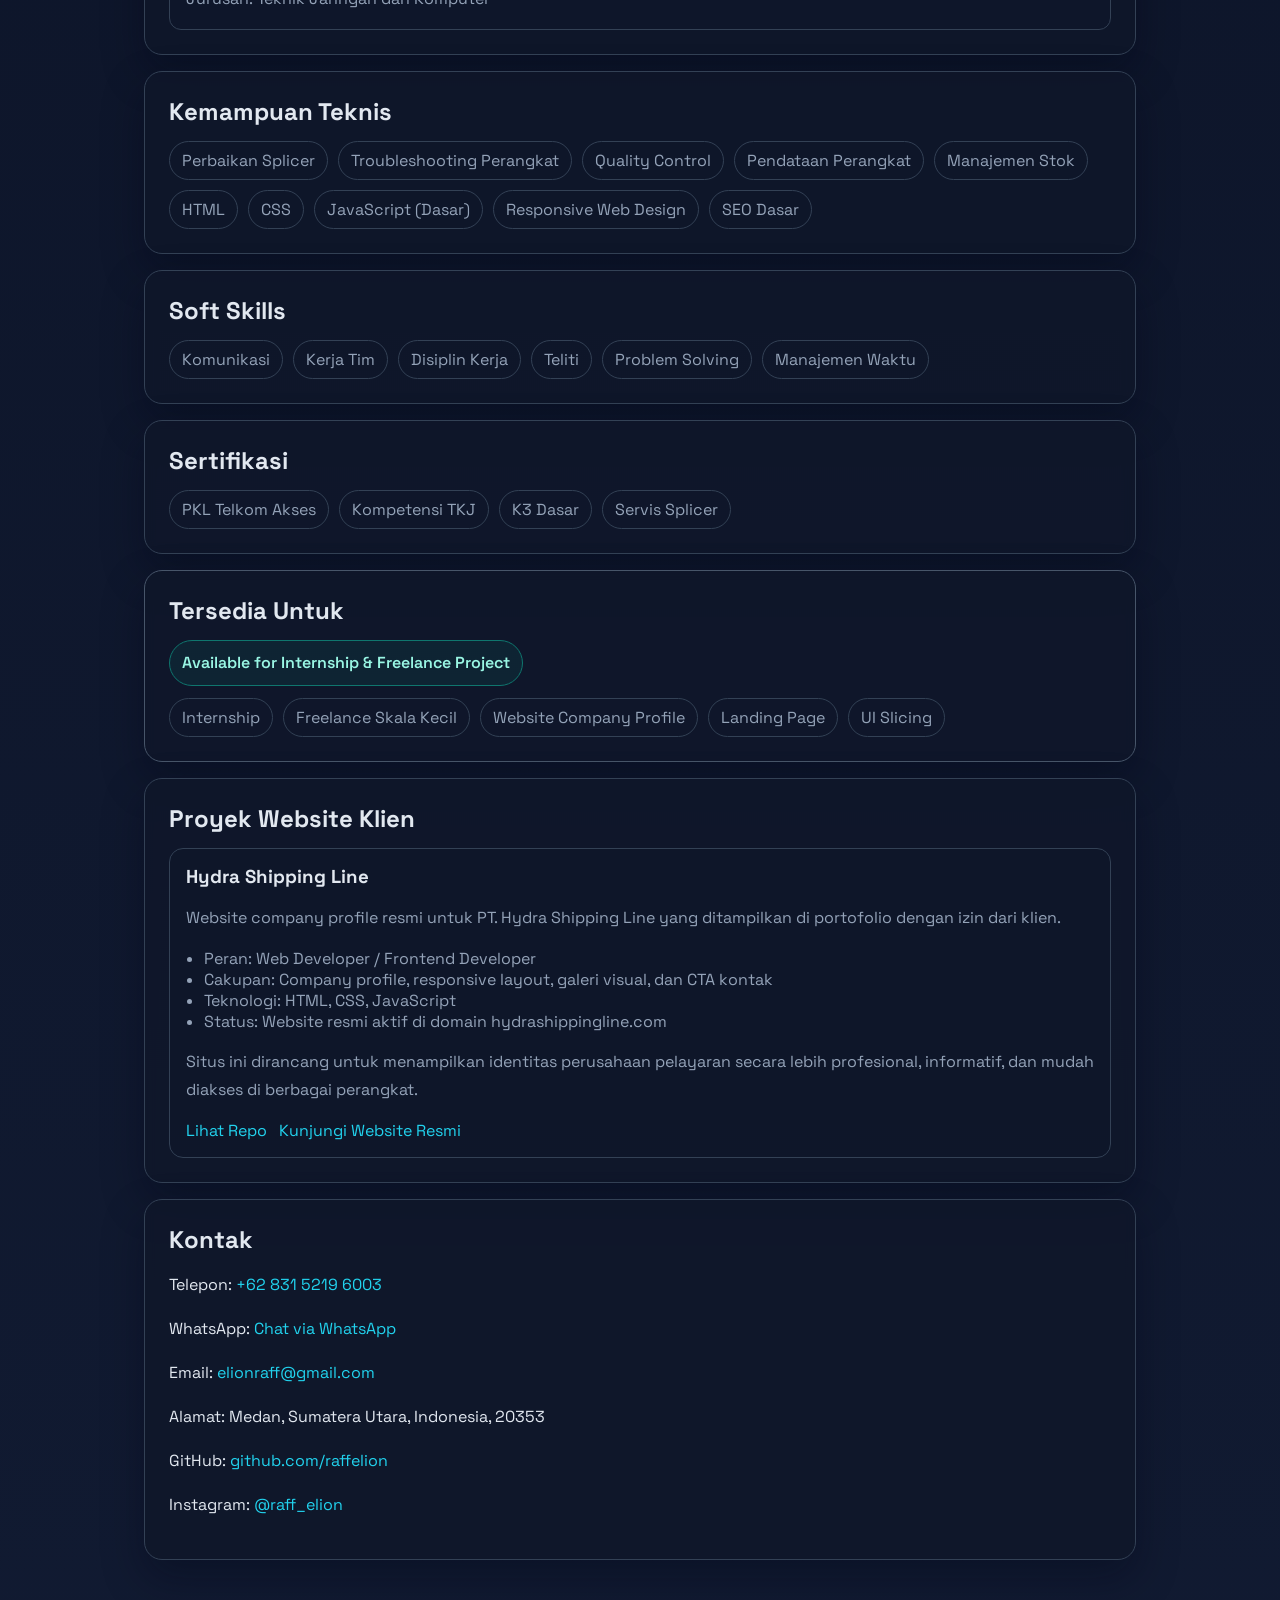
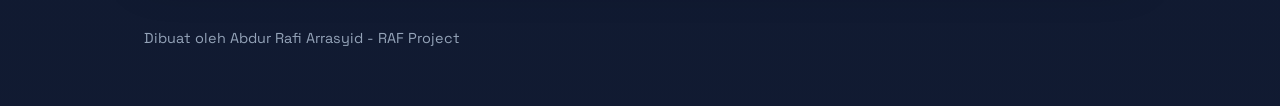
==== commit a39e8e4a: "Fix oversized header logo sizing" ====
--- a/index.html
+++ b/index.html
@@ -24,7 +24,7 @@
   <header class="hero">
     <nav class="nav">
       <div class="brand">
-        <img class="brand-logo" src="./raf-circle-logo.png" alt="Logo RAF Project">
+        <img class="brand-logo" src="./raf-circle-logo.png" alt="Logo RAF Project" width="42" height="42">
         <span>RAF Project</span>
       </div>
       <div class="menu">
--- a/style.css
+++ b/style.css
@@ -56,9 +56,13 @@
   font-size: 1.1rem;
 }
 
-.brand-logo {
-  width: 48px;
-  height: 48px;
+.nav .brand .brand-logo {
+  width: 42px;
+  height: 42px;
+  max-width: 42px;
+  min-width: 42px;
+  flex: 0 0 42px;
+  display: block;
   border-radius: 50%;
   object-fit: cover;
   border: 1px solid rgba(148, 163, 184, 0.34);
@@ -403,9 +407,12 @@
     gap: 12px;
   }
 
-  .brand-logo {
-    width: 42px;
-    height: 42px;
+  .nav .brand .brand-logo {
+    width: 36px;
+    height: 36px;
+    max-width: 36px;
+    min-width: 36px;
+    flex-basis: 36px;
   }
 
   .menu {
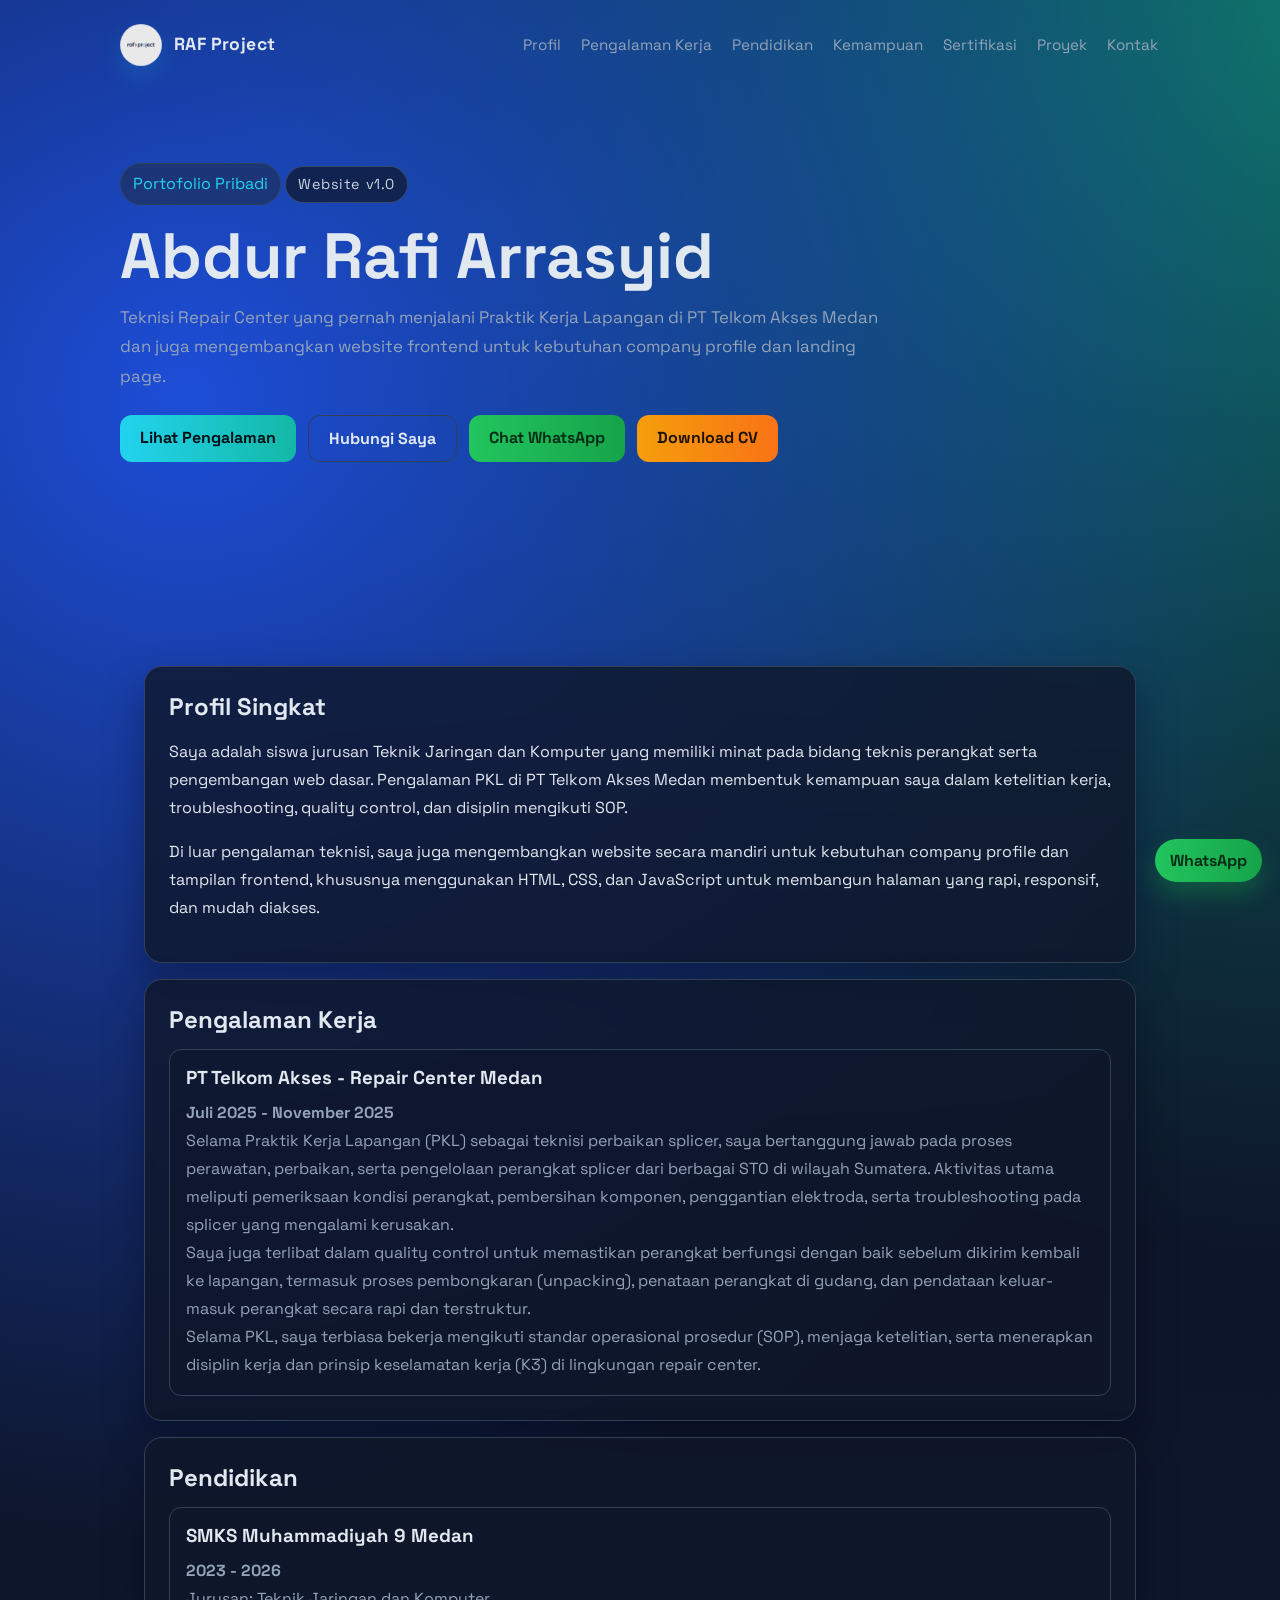
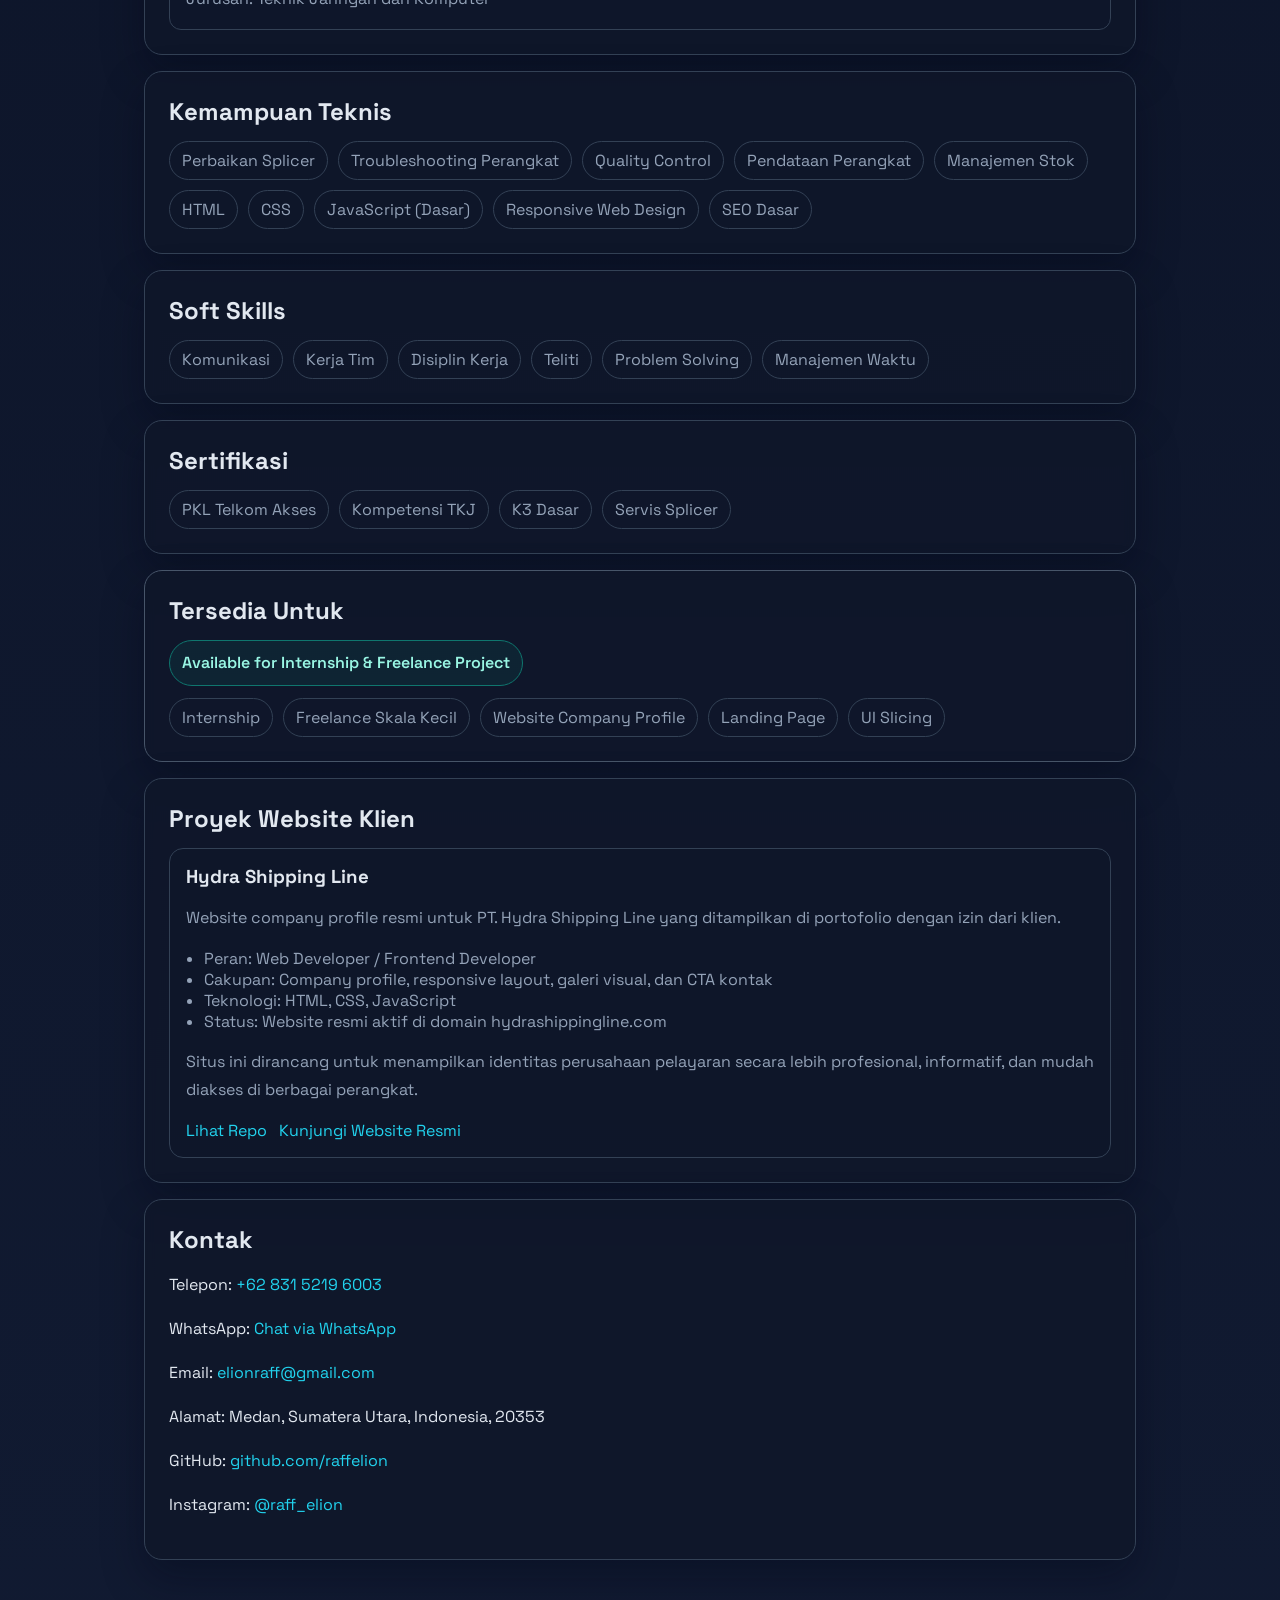
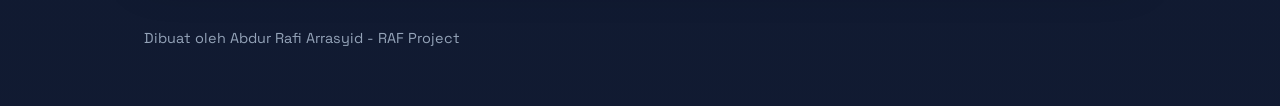
==== commit 86de0614: "Use structured brand name alignment" ====
--- a/index.html
+++ b/index.html
@@ -25,7 +25,7 @@
     <nav class="nav">
       <div class="brand">
         <img class="brand-logo" src="./raf-circle-logo.png" alt="Logo RAF Project" width="42" height="42">
-        <span>RAF Project</span>
+        <span class="brand-name">RAF Project</span>
       </div>
       <div class="menu">
         <a href="#tentang">Profil</a>
--- a/style.css
+++ b/style.css
@@ -68,6 +68,15 @@
   border: 1px solid rgba(148, 163, 184, 0.34);
   background: rgba(255, 255, 255, 0.92);
   box-shadow: 0 10px 24px rgba(34, 211, 238, 0.16);
+}
+
+.brand-name {
+  display: inline-flex;
+  align-items: center;
+  height: 42px;
+  line-height: 1;
+  white-space: nowrap;
+  padding-bottom: 1px;
 }
 
 .menu {
@@ -415,6 +424,11 @@
     flex-basis: 36px;
   }
 
+  .brand-name {
+    height: 36px;
+    padding-bottom: 1px;
+  }
+
   .menu {
     width: 100%;
     overflow-x: auto;
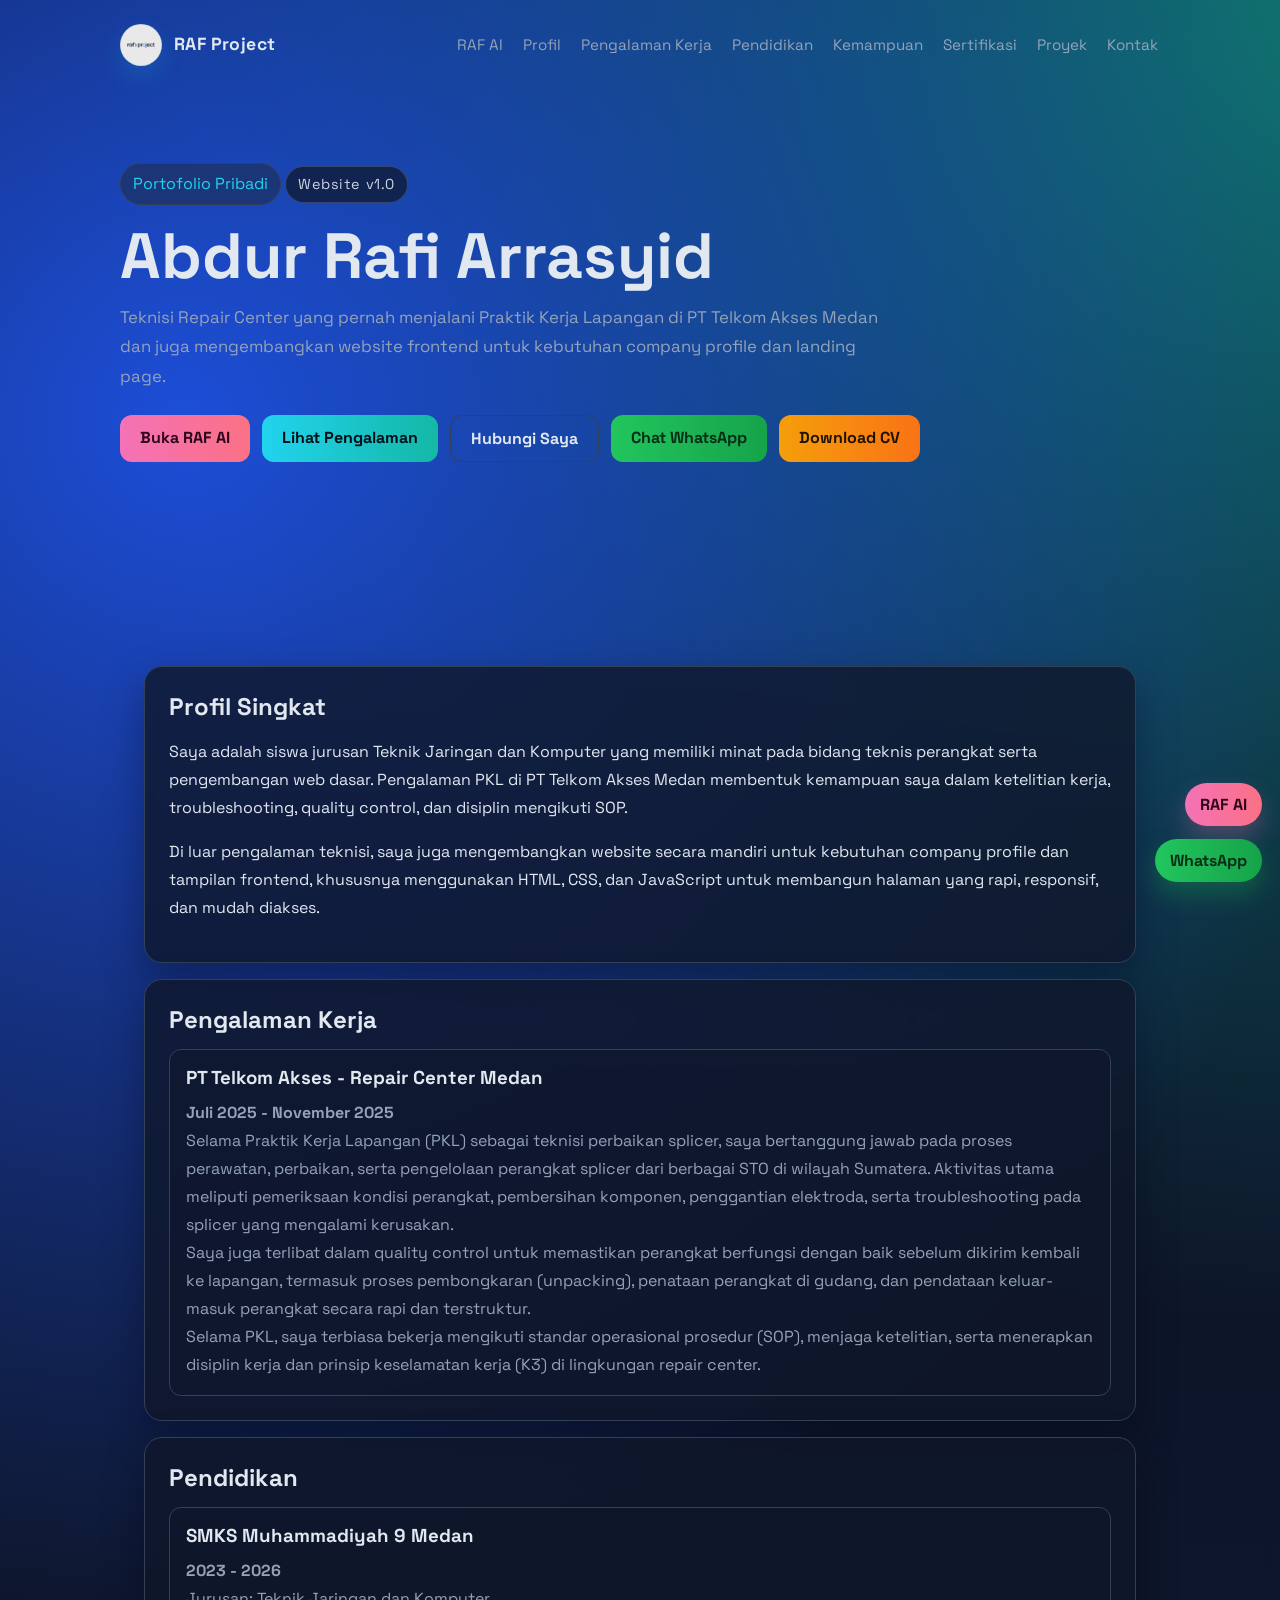
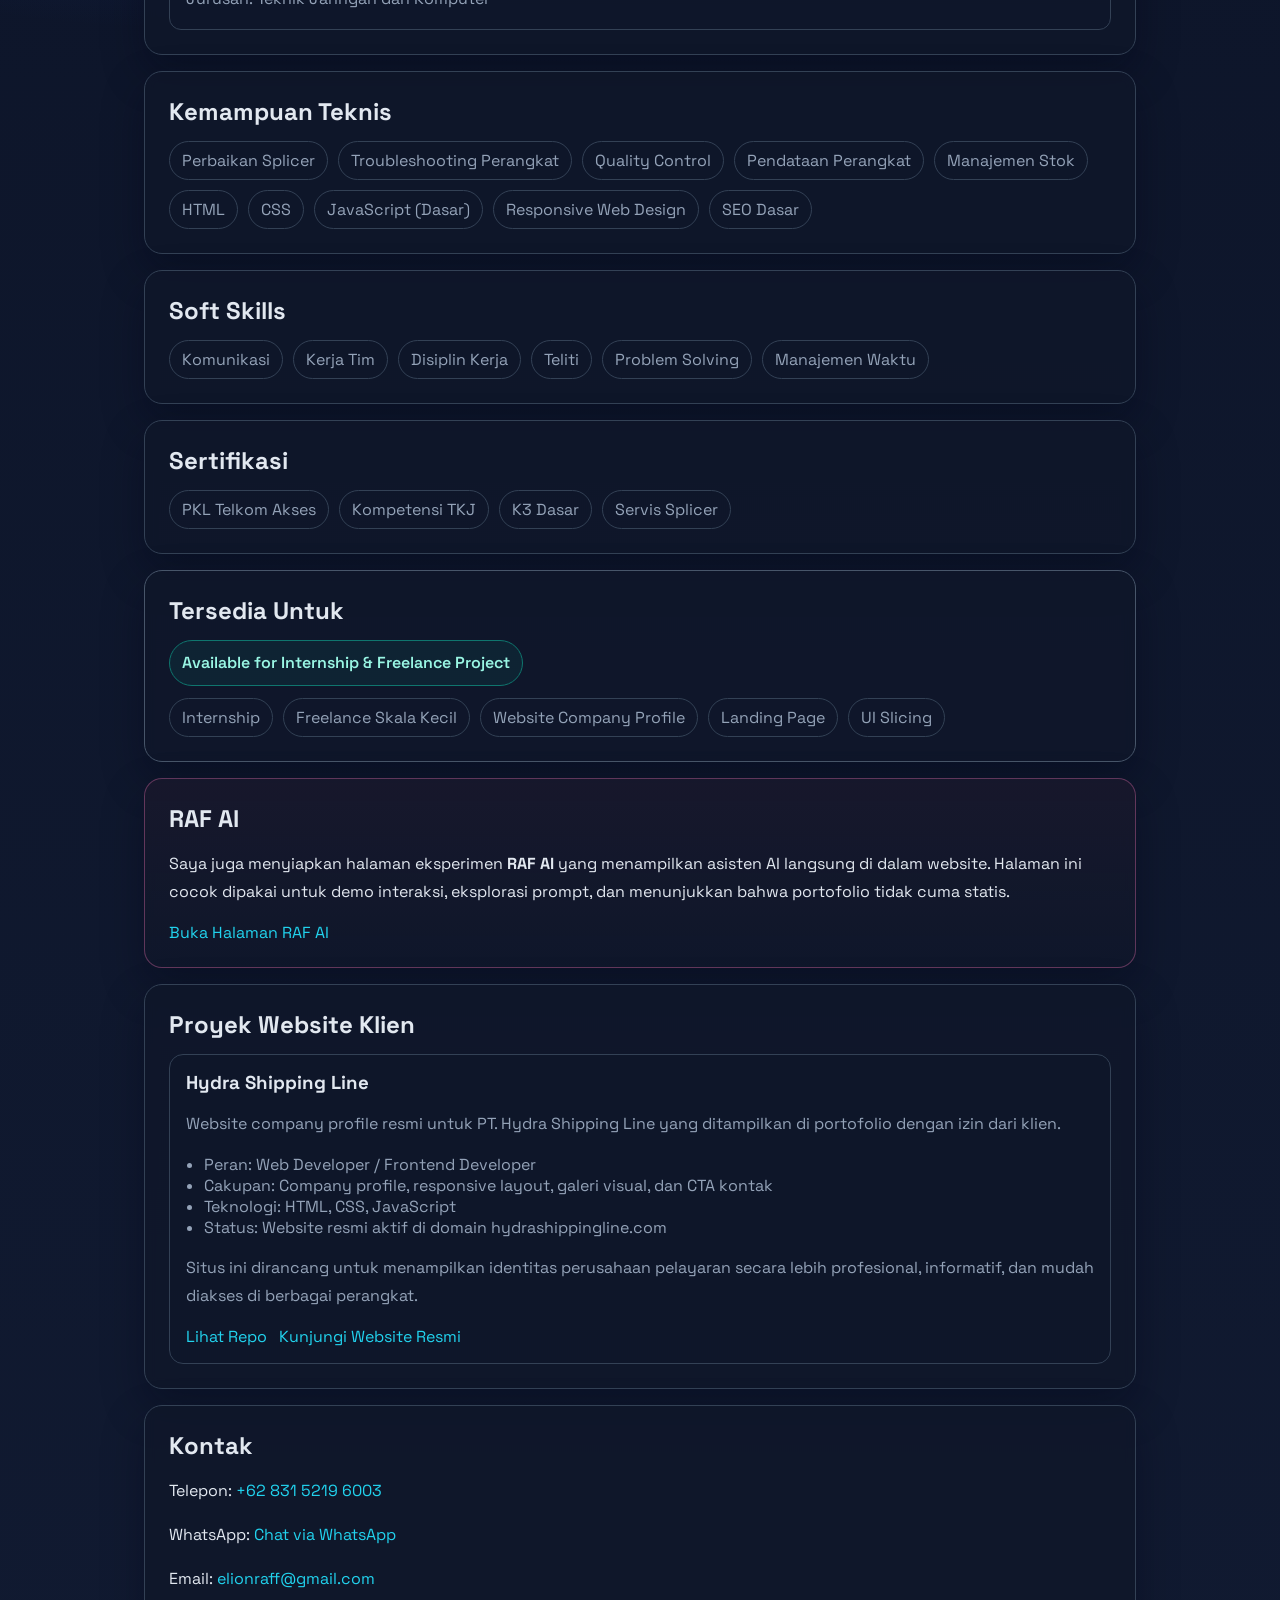
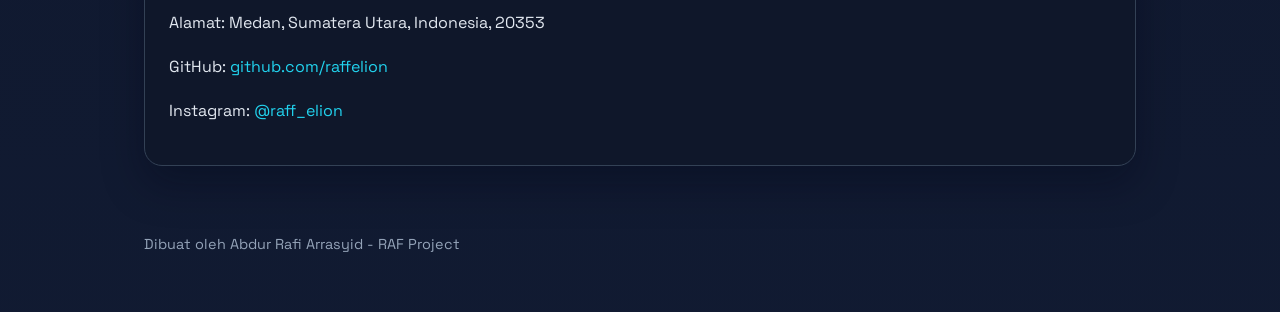
==== commit 12d28477: "Add RAF AI page and floating shortcut" ====
--- a/index.html
+++ b/index.html
@@ -28,6 +28,7 @@
         <span class="brand-name">RAF Project</span>
       </div>
       <div class="menu">
+        <a href="./raf-ai/">RAF AI</a>
         <a href="#tentang">Profil</a>
         <a href="#experience">Pengalaman Kerja</a>
         <a href="#pendidikan">Pendidikan</a>
@@ -46,6 +47,7 @@
         Teknisi Repair Center yang pernah menjalani Praktik Kerja Lapangan di PT Telkom Akses Medan dan juga mengembangkan website frontend untuk kebutuhan company profile dan landing page.
       </p>
       <div class="hero-cta">
+        <a class="btn btn-ai" href="./raf-ai/">Buka RAF AI</a>
         <a class="btn" href="#experience">Lihat Pengalaman</a>
         <a class="btn btn-ghost" href="mailto:elionraff@gmail.com">Hubungi Saya</a>
         <a class="btn btn-whatsapp" href="https://wa.me/6283152196003?text=Halo%20Abdur%2C%20saya%20tertarik%20untuk%20berdiskusi%20lebih%20lanjut." target="_blank" rel="noreferrer">Chat WhatsApp</a>
@@ -155,6 +157,17 @@
       </div>
     </section>
 
+    <section class="card ai-highlight">
+      <h2>RAF AI</h2>
+      <p>
+        Saya juga menyiapkan halaman eksperimen <strong>RAF AI</strong> yang menampilkan asisten AI langsung di dalam website.
+        Halaman ini cocok dipakai untuk demo interaksi, eksplorasi prompt, dan menunjukkan bahwa portofolio tidak cuma statis.
+      </p>
+      <div class="project-links">
+        <a href="./raf-ai/">Buka Halaman RAF AI</a>
+      </div>
+    </section>
+
     <section id="projek" class="card">
       <h2>Proyek Website Klien</h2>
       <div class="project-grid">
@@ -191,6 +204,7 @@
     <p>Dibuat oleh Abdur Rafi Arrasyid - RAF Project</p>
   </footer>
 
+  <a class="ai-float" href="./raf-ai/" aria-label="Buka RAF AI">RAF AI</a>
   <a class="wa-float" href="https://wa.me/6283152196003?text=Halo%20Abdur%2C%20saya%20tertarik%20untuk%20berdiskusi%20lebih%20lanjut." target="_blank" rel="noreferrer" aria-label="Hubungi via WhatsApp">WhatsApp</a>
 
   <script>
--- a/style.css
+++ b/style.css
@@ -181,6 +181,15 @@
   box-shadow: 0 10px 20px rgba(34, 197, 94, 0.28);
 }
 
+.btn-ai {
+  background: linear-gradient(90deg, #f472b6, #fb7185);
+  color: #2d061b;
+}
+
+.btn-ai:hover {
+  box-shadow: 0 10px 20px rgba(244, 114, 182, 0.3);
+}
+
 .btn-cv {
   background: linear-gradient(90deg, #f59e0b, #f97316);
   color: #1f1300;
@@ -321,6 +330,11 @@
 
 .availability {
   border-color: #475569;
+}
+
+.ai-highlight {
+  border-color: rgba(244, 114, 182, 0.35);
+  background: linear-gradient(180deg, rgba(24, 24, 44, 0.92), rgba(15, 23, 42, 0.84));
 }
 
 .status-pill {
@@ -387,6 +401,26 @@
   transition: transform 0.2s ease, box-shadow 0.2s ease;
 }
 
+.ai-float {
+  position: fixed;
+  right: 18px;
+  bottom: 74px;
+  z-index: 40;
+  padding: 11px 15px;
+  border-radius: 999px;
+  text-decoration: none;
+  font-weight: 700;
+  color: #2d061b;
+  background: linear-gradient(90deg, #f472b6, #fb7185);
+  box-shadow: 0 12px 24px rgba(244, 114, 182, 0.28);
+  transition: transform 0.2s ease, box-shadow 0.2s ease;
+}
+
+.ai-float:hover {
+  transform: translateY(-2px);
+  box-shadow: 0 16px 26px rgba(244, 114, 182, 0.34);
+}
+
 .wa-float:hover {
   transform: translateY(-2px);
   box-shadow: 0 16px 26px rgba(22, 163, 74, 0.4);
@@ -502,6 +536,13 @@
     padding: 10px 12px;
     font-size: 0.9rem;
   }
+
+  .ai-float {
+    right: 12px;
+    bottom: 64px;
+    padding: 10px 12px;
+    font-size: 0.9rem;
+  }
 }
 
 @media (prefers-reduced-motion: reduce) {
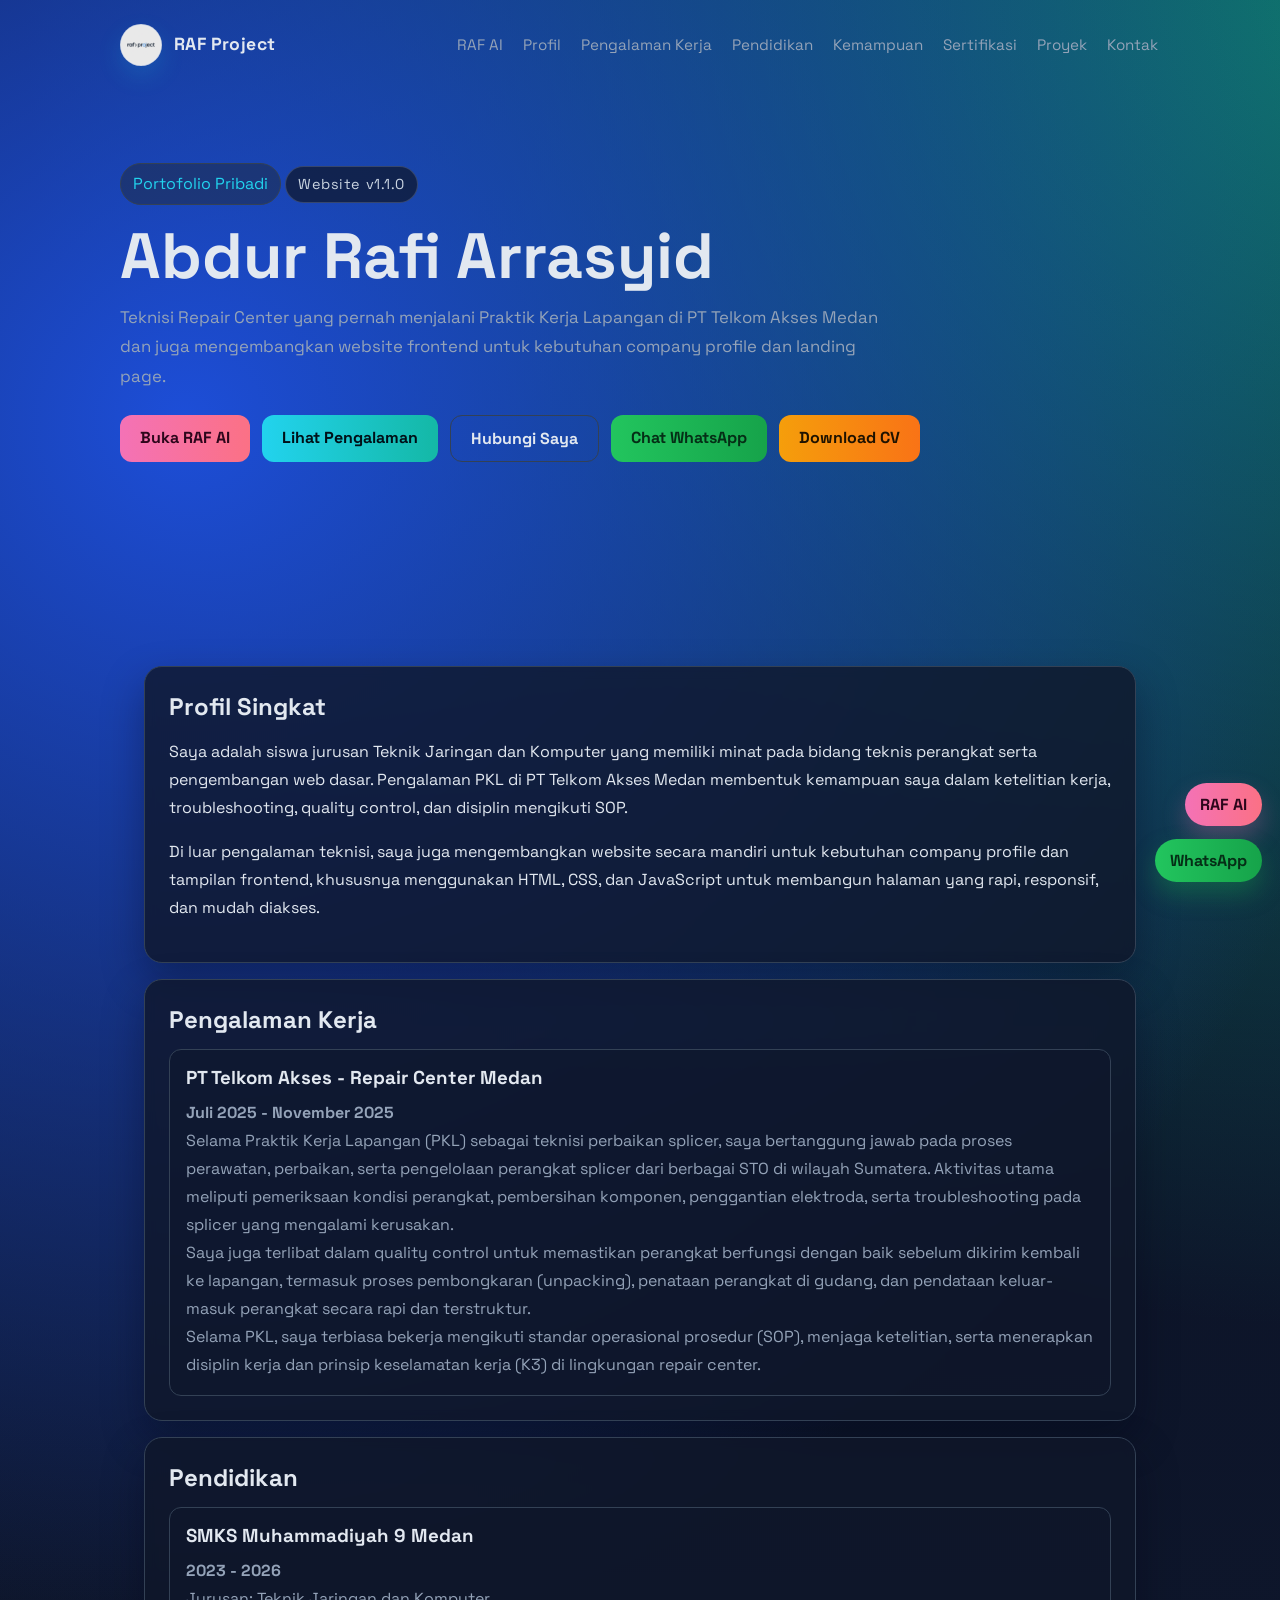
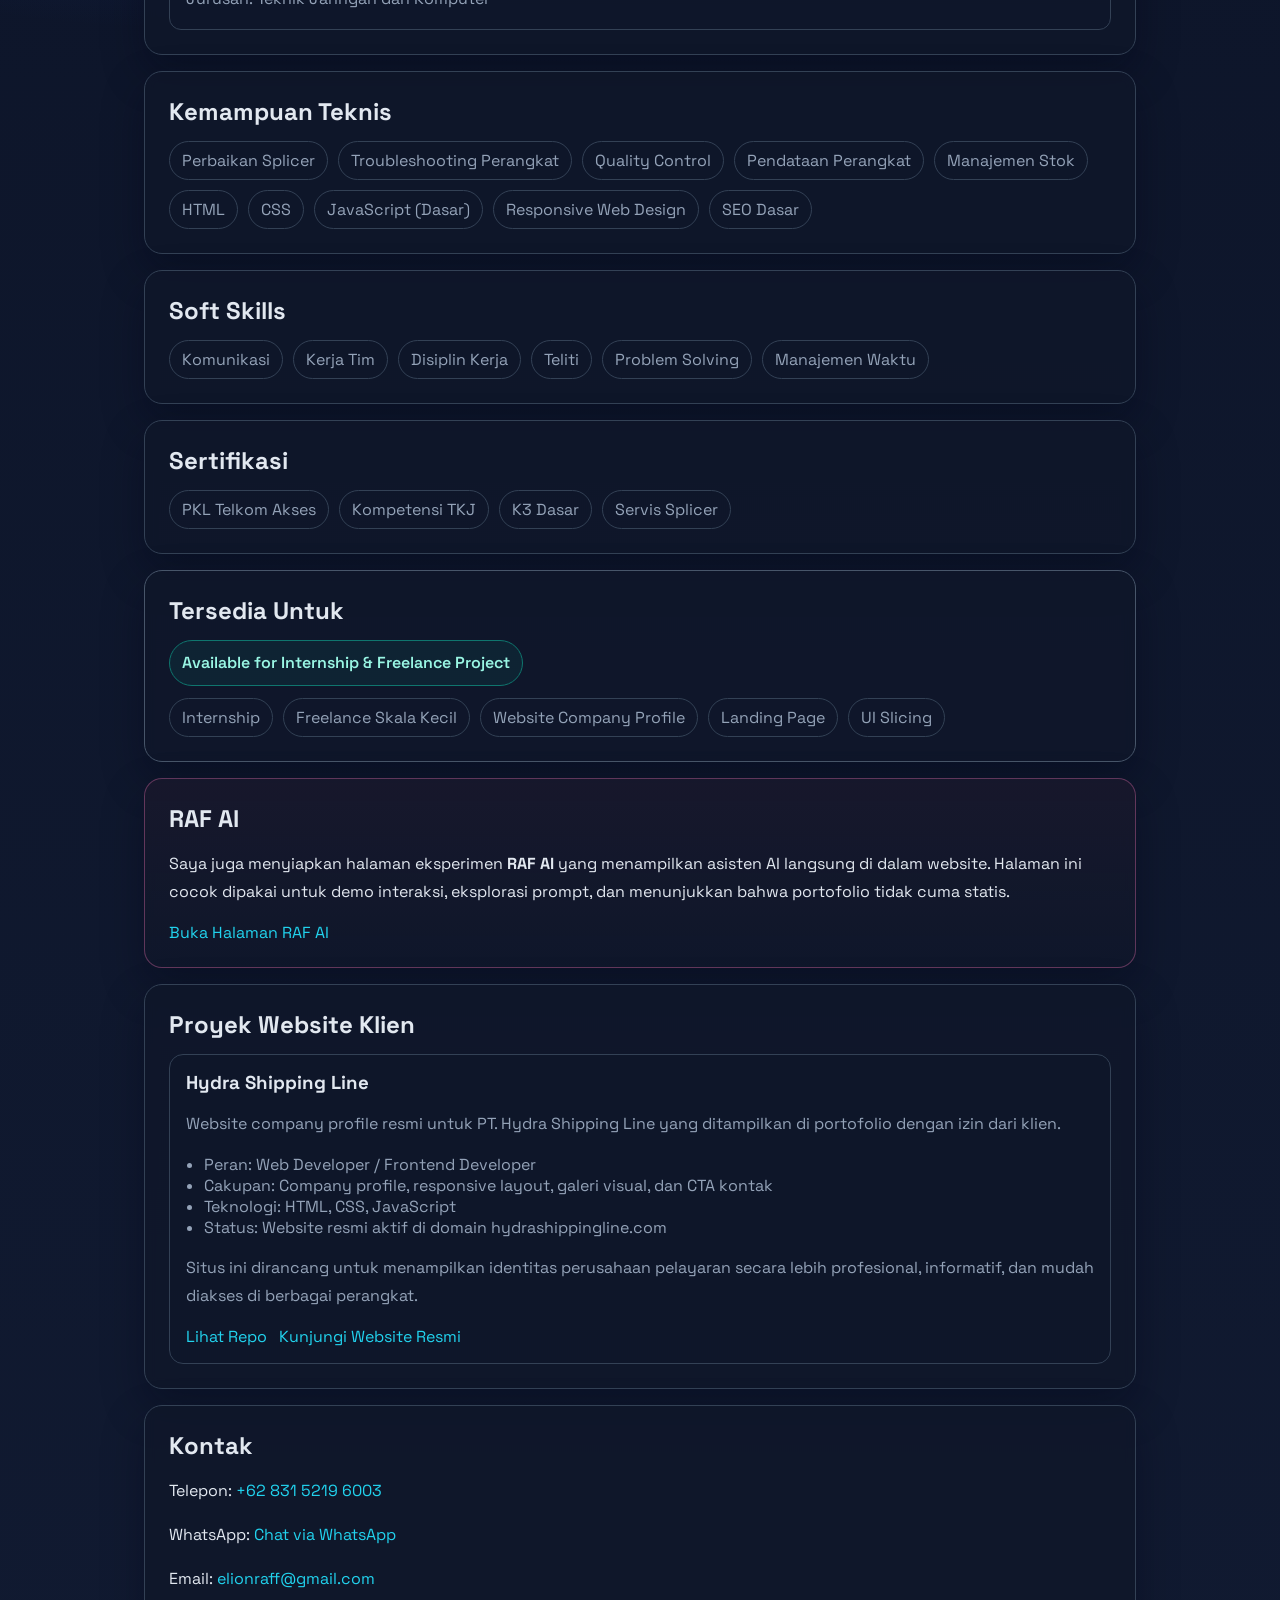
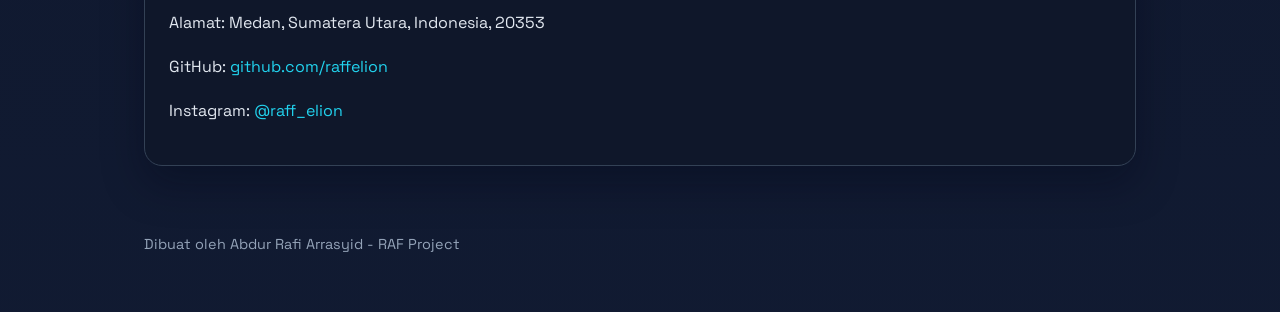
==== commit 98e5bca8: "Bump website version to v1.1.0" ====
--- a/index.html
+++ b/index.html
@@ -41,7 +41,7 @@
 
     <section class="hero-content">
       <p class="tag">Portofolio Pribadi</p>
-      <p class="version-note">Website v1.0</p>
+      <p class="version-note">Website v1.1.0</p>
       <h1>Abdur Rafi Arrasyid</h1>
       <p class="subtitle">
         Teknisi Repair Center yang pernah menjalani Praktik Kerja Lapangan di PT Telkom Akses Medan dan juga mengembangkan website frontend untuk kebutuhan company profile dan landing page.
